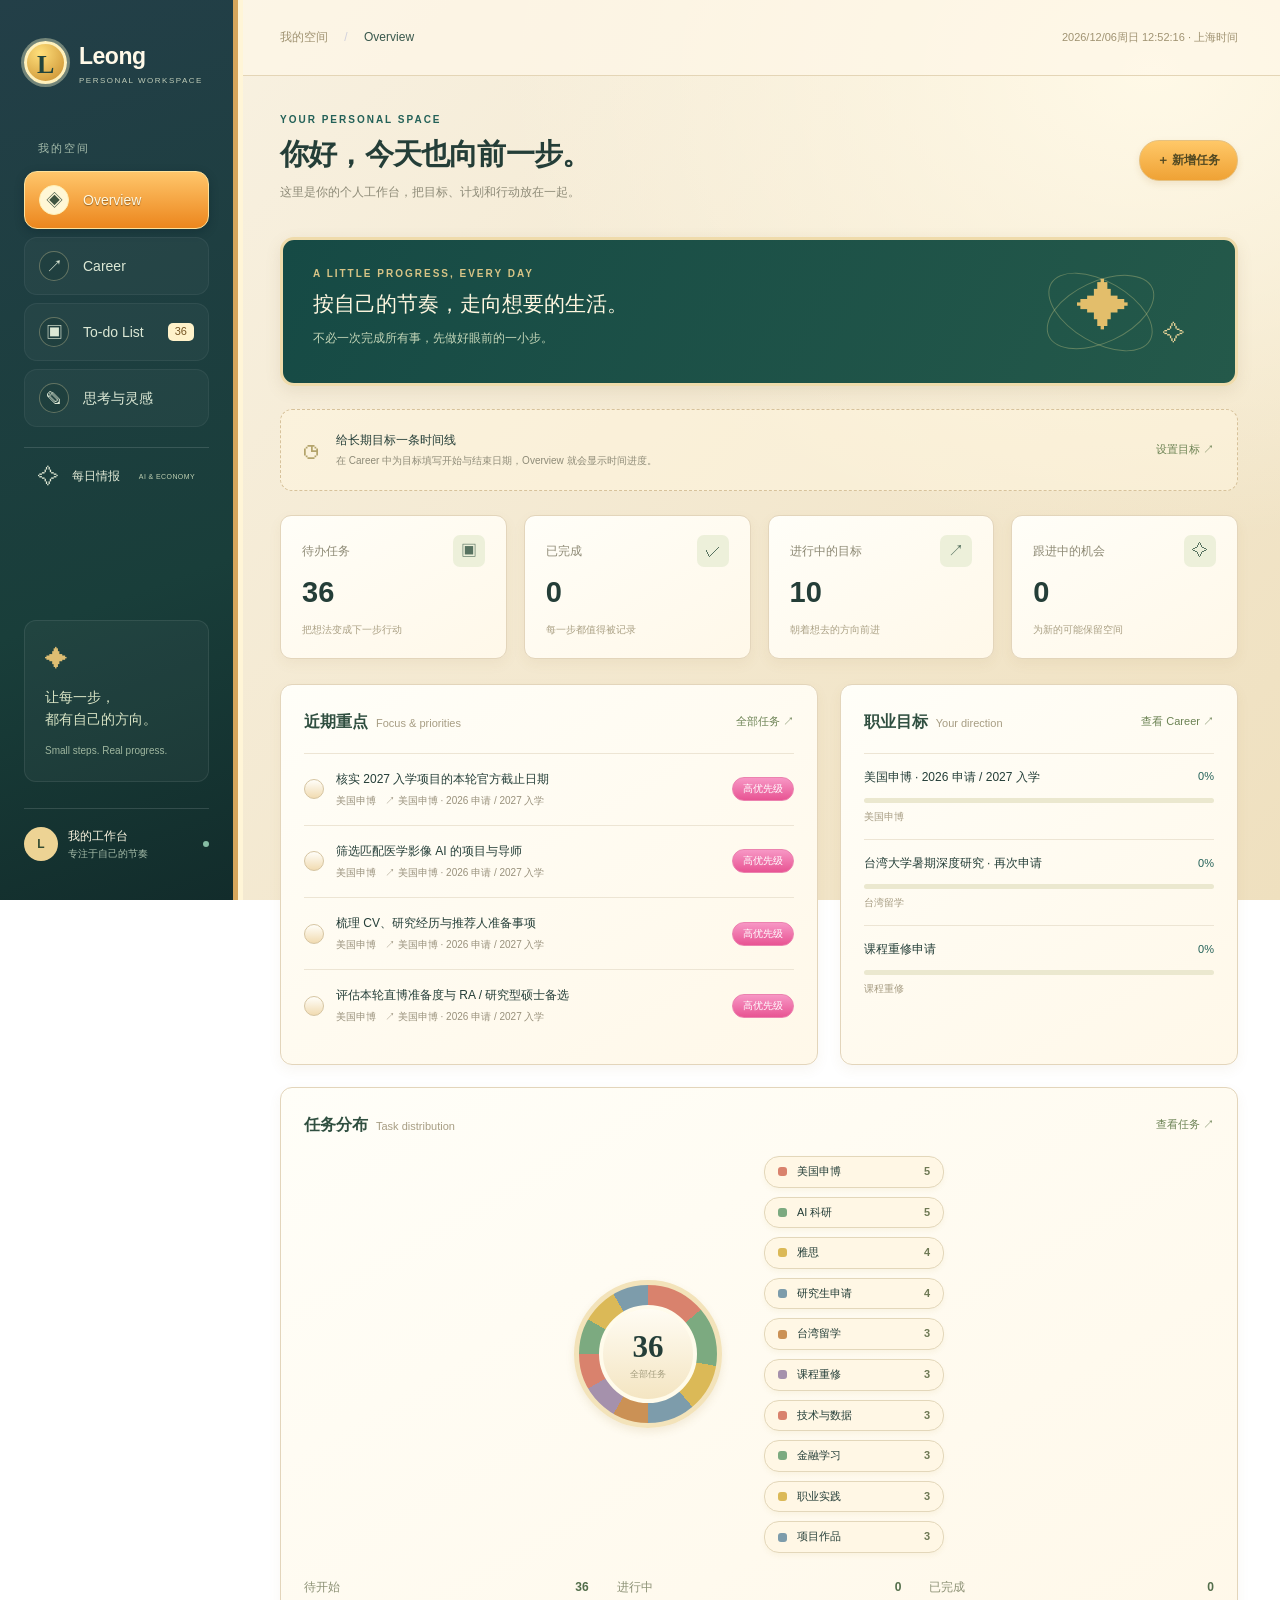
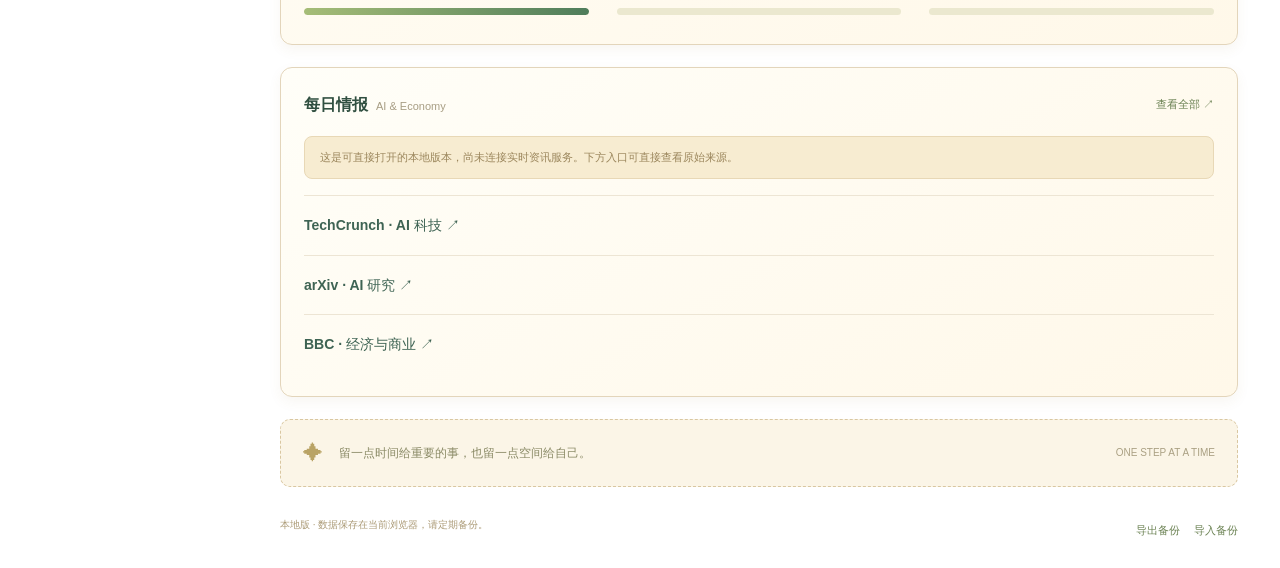
==== index.html @ 75e032d2 "Build personal workspace and prepare GitHub Pages homepage" ====
<!doctype html>
<html lang="zh-CN">
<head><meta charset="UTF-8"><meta name="viewport" content="width=device-width,initial-scale=1"><title>Leong · 个人工作台</title><style>:root{--bg:#f7f8fa;--ink:#222637;--muted:#868a9b;--purple:#7963cf;--line:#ececf2;--soft:#f2eefc}*{box-sizing:border-box}body{margin:0;background:var(--bg);color:var(--ink);font:14px/1.6 -apple-system,BlinkMacSystemFont,"Segoe UI","PingFang SC",sans-serif}button,input,select,textarea{font:inherit}button,a,input,select,textarea{-webkit-tap-highlight-color:transparent}button,a{touch-action:manipulation}button{cursor:pointer}a{color:inherit;text-decoration:none}button:focus-visible,a:focus-visible{outline:3px solid #b7a6ed;outline-offset:3px}.sidebar{position:fixed;inset:0 auto 0 0;width:238px;background:#fff;border-right:1px solid var(--line);padding:38px 24px;display:flex;flex-direction:column}.brand{display:flex;gap:12px;align-items:center;font-size:23px;font-weight:700;letter-spacing:-.5px}.brand-icon{background:var(--purple);color:white;border-radius:13px;width:43px;height:43px;display:grid;place-items:center;font-size:26px}.brand-sub{display:block;letter-spacing:1.5px;font-size:8px;color:var(--muted);font-weight:500}.workspace-label{margin:52px 14px 14px;font-size:11px;color:#a0a2b0;letter-spacing:2px}nav{display:grid;gap:8px}nav a{padding:13px 14px;border-radius:9px;display:flex;gap:14px;align-items:center;font-weight:500;color:#787b8d}nav a>span:first-child{font-size:21px;line-height:1;width:20px}nav a.active{color:var(--purple);background:var(--soft)}.nav-count{margin-left:auto;font-size:11px;background:#fff;padding:0 7px;border-radius:5px}.sidebar-note{margin-top:auto;background:linear-gradient(140deg,#f6f2ff,#faf9fe);padding:20px;border-radius:12px}.note-spark{color:#a390d9;font-size:23px}.sidebar-note p{margin:8px 0;color:#6b6089;font-size:14px}.sidebar-note small{color:#aaa0bc;font-size:10px}.profile{display:flex;align-items:center;gap:10px;margin-top:26px;font-size:12px}.avatar{background:#f0ecfa;color:var(--purple);width:34px;height:34px;display:grid;place-items:center;border-radius:50%;font-weight:bold}.profile small{display:block;color:var(--muted);font-size:10px}.online-dot{height:6px;width:6px;background:#85bda4;border-radius:50%;margin-left:auto}.shell{margin-left:238px}.topbar{height:76px;border-bottom:1px solid var(--line);padding:0 42px;display:flex;justify-content:space-between;align-items:center;background:#fff;color:#888b9b;font-size:12px}.crumb{margin:0 13px;color:#d1d1dc}#breadcrumb{color:#424658}#today-label{font-size:11px}main{max-width:1350px;margin:auto;padding:36px 42px 30px}.eyebrow{color:var(--purple);font-size:10px;letter-spacing:2px;font-weight:600;margin-bottom:6px}h1{font-size:29px;font-weight:650;letter-spacing:-.8px;line-height:1.4;margin:0}h2{font-size:16px;margin:0;font-weight:600}p{margin:8px 0;color:var(--muted)}.page-heading{display:flex;justify-content:space-between;align-items:center;margin-bottom:27px;gap:18px}.page-heading p{font-size:12px}.button{background:var(--purple);color:#fff;border:1px solid transparent;border-radius:8px;padding:10px 17px;font-size:12px;white-space:nowrap;box-shadow:0 3px 8px #7963cf17}.button:hover{background:#6954ba}.secondary{background:#fff;border-color:var(--line);color:#74788d;box-shadow:none}.secondary:hover{background:#f7f5fc}.danger{background:#c85865}.button:disabled{opacity:.55;cursor:wait}.hero{border:1px solid #e7e0f5;background:linear-gradient(110deg,#f0ebfb,#f8f5fc 65%,#ece7f8);border-radius:14px;padding:26px 30px;position:relative;overflow:hidden;display:flex;align-items:center;justify-content:space-between;margin-bottom:23px}.hero h2{font-size:21px;color:#50446c;font-weight:500}.hero p{font-size:12px;color:#978aa9}.hero-art{width:150px;height:80px;position:relative;margin-right:20px}.orbit{position:absolute;border:1px solid #c9bade;border-radius:50%;width:115px;height:62px;transform:rotate(-25deg);top:10px;left:8px}.orbit.second{transform:rotate(30deg)}.star{position:absolute;font-size:54px;color:#b3a0d4;left:42px;top:-7px}.little-star{position:absolute;color:#b8a8d3;font-size:22px;right:0;bottom:0}.stats{display:grid;grid-template-columns:repeat(4,1fr);gap:17px;margin-bottom:25px}.stat{background:white;border:1px solid var(--line);border-radius:11px;padding:19px 21px}.stat-label{color:#8a8da0;font-size:12px;display:flex;align-items:center;justify-content:space-between}.stat-icon{background:#f4f0fb;color:#a493cc;border-radius:7px;padding:3px 8px;font-size:16px}.stat-number{font-size:29px;line-height:1.3;margin:7px 0 5px;font-weight:600}.stat small{color:#a2a4b1;font-size:10px}.dashboard-grid{display:grid;grid-template-columns:1.35fr 1fr;gap:22px}.panel{background:#fff;border:1px solid var(--line);border-radius:12px;padding:23px}.panel-heading{display:flex;justify-content:space-between;align-items:center;gap:12px;margin-bottom:17px}.panel-heading h2 span{color:#a0a2b2;font-size:11px;font-weight:400;margin-left:8px}.text-link{background:none;border:0;color:var(--purple);font-size:11px;padding:5px 0}.task-row{display:flex;align-items:center;gap:12px;padding:16px 0;border-top:1px solid #f1f1f5}.check{border:1.5px solid #dcdbe8;background:#fff;border-radius:5px;width:19px;height:19px;flex-shrink:0;padding:0;line-height:16px;color:white}.check.done{background:var(--purple);border-color:var(--purple)}.task-text{flex:1;min-width:0}.task-title{font-size:12px;overflow-wrap:anywhere}.completed .task-title{text-decoration:line-through;color:#a5a5b3}.task-meta{display:flex;gap:9px;flex-wrap:wrap;font-size:10px;color:#a3a5b4;margin-top:4px}.priority{font-size:10px;border-radius:5px;padding:2px 8px;white-space:nowrap}.high{background:#fff0ed;color:#c38a80}.medium{background:#fff6e6;color:#b79b63}.low{background:#eef5f2;color:#8aa798}.goal-mini{padding:14px 0;border-top:1px solid #f1f1f5}.goal-title{display:flex;align-items:center;justify-content:space-between;gap:12px;font-size:12px}.goal-title>span:last-child{color:var(--purple);font-size:11px}.progress{background:#f1eef8;height:5px;border-radius:4px;overflow:hidden;margin:11px 0 6px}.progress>span{display:block;height:100%;background:#a28bdc;border-radius:4px}.goal-meta{font-size:10px;color:#aaa9b8}.empty{text-align:center;padding:34px 15px;color:#9694a8;font-size:12px}.empty-symbol{display:block;color:#cbc1e1;font-size:28px;margin-bottom:6px}.empty p{font-size:11px}.empty .button{margin-top:10px}.week-note{margin-top:22px;padding:17px 22px;border:1px dashed #ded9ea;border-radius:10px;display:flex;align-items:center;gap:16px;background:#faf9fd;font-size:12px;color:#90859f}.week-note>span{font-size:20px;color:#b0a1c7}.week-note small{margin-left:auto;color:#b3aaba;font-size:10px}.toolbar{display:flex;gap:12px;align-items:center;margin-bottom:20px;flex-wrap:wrap}.search{flex:1;min-width:160px}.toolbar input,.toolbar select{background:#fff;border:1px solid var(--line);border-radius:8px;padding:10px 13px;font-size:12px;color:#676b7f}.tabs{display:flex;gap:5px;padding:4px;background:#eeedf3;border-radius:8px}.tab{border:0;background:none;padding:7px 13px;border-radius:5px;color:#8c8b9e;font-size:11px}.tab.active{background:white;color:var(--purple);box-shadow:0 1px 4px #32224d0c}.task-list .task-row{padding:19px 0}.row-actions{display:flex;gap:7px}.icon-button{border:0;background:transparent;color:#aaa4b9;font-size:20px;padding:2px 7px;border-radius:5px}.icon-button:hover{background:var(--soft);color:var(--purple)}.edit-action{font-size:11px}.status-tag{font-size:10px;color:#9d8ebd;background:#f6f2fc;padding:2px 8px;border-radius:4px}.overdue{color:#c27980}.goals-grid{display:grid;grid-template-columns:repeat(3,1fr);gap:20px}.goal-card{background:white;border:1px solid var(--line);border-radius:12px;padding:23px}.goal-card .goal-title{font-size:16px;align-items:flex-start}.goal-category{font-size:10px;color:var(--purple);background:var(--soft);border-radius:5px;padding:3px 8px;display:inline-block;margin-bottom:17px}.goal-card p{white-space:pre-wrap;font-size:12px;min-height:39px;overflow-wrap:anywhere}.goal-card .progress{height:6px;margin:23px 0 9px}.goal-footer{display:flex;justify-content:space-between;margin-top:17px;border-top:1px solid var(--line);padding-top:14px;font-size:11px;color:#9693a7}.goal-card .row-actions{margin-top:12px;justify-content:flex-end}.wide-empty{grid-column:1/-1}.section-note{font-size:11px;color:#a19bb0;margin-bottom:21px}footer{max-width:1350px;margin:auto;padding:0 42px 23px;color:#b1afbf;font-size:10px;display:flex;justify-content:space-between}dialog{border:1px solid var(--line);border-radius:16px;width:min(490px,calc(100% - 32px));padding:27px;color:var(--ink);box-shadow:0 25px 100px #22163022}dialog::backdrop{background:#25203555;backdrop-filter:blur(3px)}.modal-heading{display:flex;justify-content:space-between;align-items:center;margin-bottom:21px}.field{display:block;margin-bottom:15px;font-size:12px;color:#777487}.field input,.field textarea,.field select{display:block;width:100%;margin-top:6px;border:1px solid #e3deee;background:#fdfcfe;border-radius:7px;padding:9px 11px;color:var(--ink);outline:none}.field input:focus,.field textarea:focus,.field select:focus{border-color:var(--purple);box-shadow:0 0 0 3px #7963cf11}.field textarea{resize:vertical;min-height:75px}.field-pair{display:grid;grid-template-columns:1fr 1fr;gap:14px}.form-actions{display:flex;justify-content:flex-end;gap:10px;margin-top:22px}#toast{position:fixed;bottom:24px;left:calc(50% + 80px);transform:translateX(-50%) translateY(20px);background:#3e3655;color:white;padding:11px 22px;border-radius:9px;font-size:12px;opacity:0;pointer-events:none;transition:.2s;z-index:10}#toast.visible{opacity:1;transform:translateX(-50%)}.error-panel{background:#fff5f5;border:1px solid #f3d7d7;padding:22px;border-radius:10px;color:#b16868}.hidden{display:none!important}@media(min-width:1500px){main{padding-top:45px}.hero{padding:35px}.panel{min-height:310px}}@media(max-width:1100px){.sidebar{width:200px;padding:30px 18px}.shell{margin-left:200px}main{padding:28px 25px}.topbar{padding:0 25px}.stats{gap:10px}.stat{padding:15px}.goals-grid{grid-template-columns:repeat(2,1fr)}footer{padding-left:25px;padding-right:25px}}@media(max-width:760px){.sidebar{position:static;width:auto;padding:16px 20px;border-right:0;border-bottom:1px solid var(--line)}.brand{font-size:20px}.brand-icon{height:35px;width:35px;font-size:22px}.workspace-label,.sidebar-note,.profile{display:none}nav{display:flex;margin-top:17px;gap:5px}nav a{flex:1;padding:9px 8px;font-size:11px;justify-content:center;gap:7px}nav a>span:first-child{font-size:16px;width:auto}.nav-count{margin-left:0}.shell{margin-left:0}.topbar{height:47px;padding:0 20px;font-size:10px}main{padding:24px 20px}.page-heading{align-items:flex-start;margin-bottom:20px}h1{font-size:25px}.page-heading .button{padding:9px 12px;margin-top:10px}.hero{padding:20px}.hero h2{font-size:17px}.hero-art{width:90px;flex-shrink:0;margin-right:0;transform:scale(.7)}.stats{grid-template-columns:repeat(2,1fr)}.dashboard-grid,.goals-grid{grid-template-columns:1fr}.panel{padding:18px}.week-note small{display:none}.toolbar .tabs{width:100%;order:3}.tab{flex:1}.task-list .task-row{flex-wrap:wrap;gap:10px}.task-text{flex-basis:50%}.task-list .row-actions{margin-left:auto}.goal-card{padding:20px}footer{padding:0 20px 22px;font-size:9px}#toast{left:50%;max-width:90%;white-space:nowrap}.field-pair{gap:10px}}
.news-nav{display:flex;align-items:center;gap:13px;margin-top:20px;padding:12px 14px;border-top:1px solid var(--line);color:#787b8d;font-size:12px}.news-nav>span{font-size:21px}.news-nav small{margin-left:auto;font-size:7px;color:#b4acc3;letter-spacing:.4px}.news-nav.active{color:var(--purple);background:var(--soft);border-radius:8px}.briefing{margin-top:22px}.news-item{padding:18px 0;border-top:1px solid var(--line)}.news-item a{font-size:14px;font-weight:550;display:block;color:#514762}.news-item a:hover{color:var(--purple)}.news-item p{font-size:12px;line-height:1.8;color:#9690a1}.news-meta{display:flex;gap:12px;flex-wrap:wrap;color:#aba4b5;font-size:10px;margin-top:8px}.news-category{background:var(--soft);color:var(--purple);padding:0 7px;border-radius:4px}.source-warning{background:#fbf6ed;color:#a08b67;border:1px solid #f1e8d8;padding:12px 15px;border-radius:8px;font-size:11px;margin-bottom:16px}.news-intro{display:flex;align-items:center;gap:12px;padding:17px 20px;background:#f0ebfb;border-radius:10px;color:#76628f;margin-bottom:20px;font-size:12px}.news-intro small{margin-left:auto;color:#9a89b0}.news-loading{color:#aaa2b8;padding:30px;text-align:center;font-size:12px}@media(max-width:760px){.news-nav{margin-top:7px;padding:6px 10px;border:0}.news-nav small{font-size:9px}.news-intro{align-items:flex-start;flex-direction:column;gap:3px}.news-intro small{margin-left:0}}
/* A warm personal desk, inspired by the supplied reference. */
:root{--bg:#f5ead5;--ink:#243e38;--muted:#8e8b78;--purple:#236158;--line:#e8dcc5;--soft:#edf0db}
body{background:radial-gradient(ellipse at 90% 8%,#fff9e7 0,transparent 40%),linear-gradient(135deg,#f9f3e5,#efe0bf);background-attachment:fixed}
.sidebar{background:linear-gradient(160deg,#233f48,#193e3a 65%,#122c2b);border-right:5px solid #d6a65c;box-shadow:5px 0 0 #fff5d7;color:#f9f3df}
.brand{color:#fff9e8}.brand-icon{background:radial-gradient(circle at 35% 25%,#ffdf7b,#c88c2d);color:#21443c;border:3px solid #fff1bd;border-radius:50%;box-shadow:0 0 0 3px #738579;font-family:Georgia,serif}.brand-sub{color:#bfccb8}.workspace-label{color:#a6bdac}nav a{color:#dce8d5;background:#ffffff08;border:1px solid #ffffff0e;border-radius:13px}nav a.active{color:#fff8df;background:linear-gradient(#ffc66b,#ec861d);border-color:#ffe19a;box-shadow:0 3px 10px #071e2855;text-shadow:0 1px 1px #926025}nav a>span:first-child{border:1px solid #e9dba755;background:#14352f44;height:30px;width:30px;display:grid;place-items:center;border-radius:50%;font-size:17px}nav a.active>span:first-child{background:#fff7d6;color:#405541;border-color:#fff0b4;text-shadow:none}.nav-count{color:#755422;background:#fff2ca}.news-nav{border-color:#ffffff22;color:#e3ebd7}.news-nav.active{background:#dca044;color:#fff}.news-nav small{color:#bfd0b2}.sidebar-note{background:#ffffff09;border:1px solid #ffffff15}.sidebar-note p{color:#d8e3c4}.sidebar-note small{color:#9fb69f}.note-spark{color:#ddbd72}.profile{border-top:1px solid #ffffff22;padding-top:18px}.profile small{color:#a5bba8}.avatar{background:#edd394;color:#344c32}.topbar{background:#fff8e9aa;border-bottom:1px solid #e4d5b6;color:#a09372}#breadcrumb{color:#38574c}.hero{background:linear-gradient(115deg,#164a45,#24594a);border:3px solid #efdbab;box-shadow:0 5px 15px #88724520}.hero h2{color:#fff7e0;font-family:Georgia,"PingFang SC",serif}.hero p{color:#c4d6b8}.hero .eyebrow{color:#d8c486}.orbit{border-color:#bcbd8166}.star{color:#e3be6b}.little-star{color:#e8d499}.stat,.panel,.goal-card{background:linear-gradient(150deg,#fffef8,#fff8e9);border-color:#e3d5bb;box-shadow:0 5px 13px #8c6c3310}.stat-icon{background:#edf0da;color:#577260}.stat-label{color:#8d8974}.stat small{color:#aaa084}.panel-heading h2{color:#304f40}.panel-heading h2 span{color:#a79d83}.button{background:linear-gradient(#ffc868,#efa235);color:#514923;border-color:#e5c181;border-radius:20px;box-shadow:0 3px 7px #a8742022;font-weight:600}.button:hover{background:linear-gradient(#ffd386,#ee941d)}.secondary{background:linear-gradient(#fffdf3,#f5e7c9);color:#536446;border-color:#e2d2b5}.secondary:hover{background:#f6e8c8}.danger{background:linear-gradient(#fba875,#dd6a32);color:white;border-color:#da8c54}.check{border-color:#d6c5a2;border-radius:50%;background:linear-gradient(#fffef9,#f1dbb1);width:20px;height:20px}.check.done{background:#61805b;border-color:#61805b}.task-row{border-color:#ede5d4}.task-list{background:linear-gradient(130deg,#fffcf5,#fdf1d6)}.task-list .task-row{border:1px solid #ebd9b9;background:linear-gradient(#fffdf8,#fff0d1);border-radius:12px;padding:18px;margin:11px 0;box-shadow:0 4px 8px #86642610}.task-list .task-row:first-child{margin-top:0}.task-list .task-row:last-child{margin-bottom:0}.task-meta{color:#99917c}.high{background:linear-gradient(#f797c5,#e85493);color:white;border:1px solid #ec82af}.medium{background:linear-gradient(#fff29d,#eed25d);color:#786124;border:1px solid #e8d38b}.low{background:linear-gradient(#e5ecad,#b7c779);color:#56642f;border:1px solid #cbd48f}.priority,.status-tag{border-radius:20px;padding:3px 10px}.status-tag{background:#e9ecc3;color:#657337}.progress{background:#ebe8cf}.progress>span{background:linear-gradient(90deg,#a6bd77,#4f7d5b)}.goal-meta{color:#a69c82}.goal-category{background:#254e44;color:#fff5cf;border-radius:20px}.goal-card p{color:#948c76}.goal-footer{border-color:#ede2ca}.goal-mini{border-color:#ede5d4}.empty{color:#8c8e71}.empty-symbol{color:#b7b385}.empty p{color:#aaa084}.text-link{color:#6b8253}.toolbar input,.toolbar select{background:#fffcf4;border-color:#e0d2b9;color:#717454}.tabs{background:#e8e5cd}.tab{color:#959075}.tab.active{color:#526941;background:#fffbed}.icon-button{color:#9c8d69}.icon-button:hover{background:#f2e8c9;color:#576b43}.week-note{background:#f9f1dbaa;border-color:#d9c7a1;color:#8b8b67}.week-note>span{color:#b9a365}.week-note small{color:#aaa083}.news-intro{background:#dce5c4;color:#567049}.news-intro small{color:#84936d}.news-category{background:#e7eccf;color:#607c4f}.news-item{border-color:#ede5d4}.news-item a{color:#3e6353}.news-meta{color:#a69e83}.news-item p{color:#92927b}.source-warning{background:#f7ecd1;border-color:#e8d8b6;color:#9b865c}.news-loading{color:#aaa081}dialog{background:#fffaf0;border-color:#e1d0af}dialog::backdrop{background:#143b3566}.field{color:#788368}.field input,.field select,.field textarea{background:linear-gradient(#fffef9,#fff4df);border-color:#e3d1b1}.form-actions{padding-top:5px}#editor{max-height:90vh;overflow-y:auto}#toast{background:#325d4a}footer{color:#ac9b77}.period-tabs{display:flex;gap:8px;flex-wrap:wrap;margin-bottom:13px}.period-tab{border:1px solid #ddceae;background:#fff9e8;color:#8c876a;border-radius:20px;padding:7px 18px;font-size:12px}.period-tab.active{background:linear-gradient(#285a4e,#18473f);color:#ffefc6;border-color:#2b5647;box-shadow:0 3px 6px #53634120}.career-profile{margin-bottom:28px;border-top:5px solid #315c4d}.profile-headline{font-size:14px;color:#6e7c5d}.profile-summary{white-space:pre-wrap;font-size:12px;overflow-wrap:anywhere}.profile-links{display:flex;gap:10px;align-items:center;flex-wrap:wrap;margin:18px 0}.experience-grid{display:grid;grid-template-columns:repeat(4,1fr);gap:14px}.experience-card{border:1px solid #e2d2b8;border-radius:13px;padding:18px;background:linear-gradient(145deg,#fffdf5,#fff0d1);box-shadow:0 4px 8px #8b60250c}.experience-card>span{font-size:8px;letter-spacing:1px;color:#8f9871;background:#f1edcb;border-radius:10px;padding:3px 8px}.experience-card h3{font-size:13px;margin:13px 0 7px}.experience-card p{font-size:11px;white-space:pre-wrap;color:#a1967b;overflow-wrap:anywhere}.profile-summary,.profile-headline{max-width:850px}
@media(max-width:1100px){.experience-grid{grid-template-columns:repeat(2,1fr)}}@media(max-width:760px){.sidebar{border-right:0;border-bottom:3px solid #daa453;box-shadow:none}.brand-icon{height:38px;width:38px}.news-nav{border:0}.news-nav.active{border-radius:9px}.hero{padding:18px}.task-list .task-row{padding:15px}.experience-grid{gap:9px}.experience-card{padding:13px}.experience-card h3{font-size:12px}.period-tabs{gap:6px}.period-tab{padding:6px 12px;font-size:11px}.profile-links .button{font-size:11px}.topbar{padding:0 20px}.career-profile .panel-heading{align-items:flex-start}}
.timeline-grid{display:grid;grid-template-columns:repeat(2,1fr);gap:18px;margin:0 0 24px}.timeline-empty{grid-column:1/-1;padding:18px 23px;border:1px dashed #d7c29b;border-radius:12px;display:flex;align-items:center;gap:18px;background:#fff6df88}.timeline-empty>span{font-size:28px;color:#b4a46c}.timeline-empty strong{font-size:12px;font-weight:500}.timeline-empty p{font-size:10px;margin:3px 0}.timeline-empty>a{margin-left:auto;white-space:nowrap}.timeline-card{padding:21px 24px}.timeline-title{display:flex;justify-content:space-between;align-items:center;gap:12px;margin:8px 0 13px}.timeline-title h2{font-family:Georgia,"PingFang SC",serif;font-size:19px;overflow-wrap:anywhere}.timeline-title strong{font-family:Georgia,serif;font-size:30px;color:#48765b;white-space:nowrap}.timeline-title small{font-size:19px}.timeline-card .progress{height:8px}.timeline-caption{display:flex;justify-content:space-between;font-size:10px;color:#9a9074;margin:10px 0 7px}.task-distribution{margin-top:22px}.distribution-grid{display:grid;grid-template-columns:repeat(3,1fr);gap:28px}.distribution-title{display:flex;justify-content:space-between;color:#8c9175;font-size:12px}.distribution-title strong{color:#536e4b}.distribution-grid .progress{height:7px}@media(max-width:760px){.timeline-grid{grid-template-columns:1fr;gap:12px}.timeline-empty{padding:16px;flex-wrap:wrap;gap:10px}.timeline-empty>div{flex:1}.timeline-empty>a{margin-left:38px}.distribution-grid{gap:16px}.timeline-title h2{font-size:17px}}
.portfolio-distribution{display:flex;align-items:center;justify-content:center;gap:42px;margin:12px 0 25px}.donut{height:148px;width:148px;border:5px solid #f3e3ba;border-radius:50%;padding:20px;box-shadow:0 4px 8px #99793220;flex-shrink:0}.donut>div{width:100%;height:100%;background:linear-gradient(#fffcf3,#f4e5c2);border-radius:50%;display:flex;align-items:center;justify-content:center;flex-direction:column;border:4px solid #fffbeb}.donut strong{font-family:Georgia,serif;font-size:31px;line-height:1.3}.donut small{font-size:9px;color:#a39c7d}.distribution-legend{min-width:180px;max-width:65%;display:grid;gap:9px}.distribution-legend>div{display:flex;align-items:center;gap:10px;border:1px solid #e3d7ba;border-radius:15px;background:#fff7e5;padding:6px 13px;font-size:11px;box-shadow:0 3px 5px #aa8a3310}.distribution-legend strong{margin-left:auto;color:#6e7954}.legend-dot{width:9px;height:9px;border-radius:3px;flex-shrink:0}.distribution-legend p{font-size:11px}@media(max-width:760px){.portfolio-distribution{gap:18px}.donut{width:115px;height:115px;padding:16px}.distribution-legend{min-width:120px}.distribution-legend>div{font-size:10px;gap:7px;padding:5px 10px}.donut strong{font-size:24px}}
.ideas-grid{display:grid;grid-template-columns:repeat(3,1fr);gap:20px}.idea-card{background:linear-gradient(140deg,#fffef7,#fff2d8);border:1px solid #e3d2b1;border-top:4px solid #c3a66a;border-radius:13px;padding:23px;box-shadow:0 5px 15px #90733612;min-width:0}.idea-card .panel-heading{margin-bottom:13px}.idea-card .goal-category{background:#dde7cd;color:#61794c}.idea-card h2{overflow-wrap:anywhere}.idea-card p{white-space:pre-wrap;overflow-wrap:anywhere;color:#8b8c73;font-size:12px;line-height:1.9;max-height:340px;overflow:auto;margin:13px 0}.idea-card .row-actions{justify-content:flex-end;border-top:1px solid #ebe0c8;padding-top:13px}.ideas-grid .wide-empty{grid-column:1/-1}@media(max-width:1100px){.ideas-grid{grid-template-columns:repeat(2,1fr)}}@media(max-width:760px){.ideas-grid{grid-template-columns:1fr}nav{flex-wrap:wrap}nav a{flex:1 1 40%}.idea-card{padding:20px}}

.backup-actions{display:flex;gap:14px}@media(max-width:760px){footer{flex-direction:column;gap:8px}}</style></head>
<body>
<aside class="sidebar">
  <a class="brand" href="#overview"><span class="brand-icon">L</span><span>Leong<span class="brand-sub">PERSONAL WORKSPACE</span></span></a>
  <div class="workspace-label">我的空间</div>
  <nav aria-label="主导航"><a href="#overview" data-page="overview"><span>◈</span>Overview</a><a href="#career" data-page="career"><span>↗</span>Career</a><a href="#tasks" data-page="tasks"><span>▣</span>To-do List<span class="nav-count" id="task-count">0</span></a><a href="#ideas" data-page="ideas"><span>✎</span>思考与灵感</a></nav>
  <a class="news-nav" href="#news" data-page="news"><span>✧</span>每日情报 <small>AI & ECONOMY</small></a>
  <div class="sidebar-note"><span class="note-spark">✦</span><p>让每一步，<br>都有自己的方向。</p><small>Small steps. Real progress.</small></div>
  <div class="profile"><span class="avatar">L</span><div>我的工作台<small>专注于自己的节奏</small></div><span class="online-dot" title="个人空间"></span></div>
</aside>
<div class="shell"><header class="topbar"><span>我的空间 <span class="crumb">/</span> <span id="breadcrumb">Overview</span></span><span id="today-label"></span></header>
<main id="main"></main><footer>为你的目标，留一块专注的空间。<span>Leong Workspace</span></footer></div>
<dialog id="editor"><form id="edit-form"><div class="modal-heading"><h2 id="modal-title">新增任务</h2><button type="button" class="icon-button" id="close-dialog" aria-label="关闭">×</button></div><div id="fields"></div><div class="form-actions"><button type="button" class="button secondary" id="cancel-dialog">取消</button><button class="button" type="submit" id="save-button">保存</button></div></form></dialog>
<dialog id="confirm-dialog"><h2>删除这条记录？</h2><p>删除后无法恢复。删除目标不会删除关联任务。</p><div class="form-actions"><button id="keep-item" class="button secondary">保留</button><button id="delete-item" class="button danger">确认删除</button></div></dialog>
<div id="toast" role="status" aria-live="polite"></div><script>window.LEONG_INITIAL_STATE={"goals": [{"id": "plan-us-phd", "title": "美国申博 · 2026 申请 / 2027 入学", "category": "美国申博", "notes": "当前目标：2026 年申请，2027 年入学。核心方向：扎实学习技术，在 AI 的一个方向形成研究能力；优先探索医学图像分析、MRI/CT 重建、医疗多模态 AI。可检索 CS、ECE、生物医学工程、医学信息学的相关导师。院校、导师及官方截止日期待核实。\n备选路线：研究助理或有论文与导师指导的研究型硕士；若本轮研究证据不足，评估 2028 年入学。备选不会替代当前目标。", "progress": 0, "start": "", "due": ""}, {"id": "plan-taiwan-study", "title": "台湾大学暑期深度研究 · 再次申请", "category": "台湾留学", "notes": "此前未能参加，不能记为已完成科研或留学经历。计划再次申请暑期深度研究项目，结合当前 AI 兴趣匹配导师和课题。下一次项目年份、开放时间、资格、费用与具体研究组待官方核实。", "progress": 0, "start": "", "due": ""}, {"id": "plan-retake", "title": "课程重修申请", "category": "课程重修", "notes": "已确认是课程重修申请。先确认可重修课程、申请流程与时间、成绩记录及 GPA 计算规则，并核实毕业和学位要求。当前成绩、课程清单及毕业时间待补充。", "progress": 0, "start": "", "due": ""}, {"id": "plan-ielts", "title": "雅思备考 · 目标 8.5", "category": "雅思", "notes": "个人目标：总分 8.5。当前成绩、单项水平、目标考试日期待补充。院校最低要求与个人目标分开记录；不把 8.5 当作所有项目的录取要求。", "progress": 0, "start": "", "due": ""}, {"id": "plan-technical", "title": "Data Science / AI · 技术基础", "category": "技术与数据", "notes": "先补微积分、线性代数、概率统计；继续学习回归、时间序列、优化。技能次序：Python → SQL → pandas / NumPy → EDA 与可视化 → scikit-learn / ML → PyTorch / 深度学习 / LLM。目标是独立完成数据清洗、EDA、建模、验证、可视化和商业解释。若明确走 Quant，再评估随机过程与金融工程数学。掌握程度待自评。", "progress": 0, "start": "", "due": ""}, {"id": "plan-research", "title": "医学影像 × AI · 研究证据", "category": "AI 科研", "notes": "探索医学图像分析、MRI/CT 重建与医疗多模态 AI，选择一个小问题持续研究。读论文、复现基线、提出可检验的问题、开展对照实验、记录失败与局限。公开数据集分割与跨来源泛化可作为候选练习，须结合基础、数据许可和导师指导确认。现有科研成果与推荐人待补充。", "progress": 0, "start": "", "due": ""}, {"id": "plan-analytics", "title": "分析型硕士 · 项目比较与申请", "category": "研究生申请", "notes": "准备 2026 年申请、2027 年入学，逐个核实官方截止日期和先修要求。优先比较 Business Analytics / Data Science / Analytics；数学编程准备充分且兴趣明确时比较 Financial Engineering / Quantitative Finance / FinTech；Finance 项目重点检查 Analytics、Programming、AI 与 Financial Modeling 课程。哥大 MSAA 作为你提过的候选项目记录，名称、课程、学制及要求待官网核实，不视为已申请或录取。", "progress": 0, "start": "", "due": ""}, {"id": "plan-finance", "title": "金融基础 · 财务与商业判断", "category": "金融学习", "notes": "学习 Accounting、Corporate Finance、Economics、Investments：三张表、估值、DCF、NPV / IRR、资本结构、股票与债券。CFA 可作为学习框架，暂未设定考试或报名任务。目标是理解技术、数据、财务和商业模式，形成投资与创业判断。", "progress": 0, "start": "", "due": ""}, {"id": "plan-internship", "title": "职业桥梁 · Data / Finance 实习", "category": "职业实践", "notes": "探索医疗 AI 公司、Healthcare VC、医药咨询、券商医药组、FinTech 和数据分析实习。优先积累可证明的数据或金融工作成果；行业和岗位为候选，不记为已有经历。长期方向：FinTech / 投资 / 创业。", "progress": 0, "start": "", "due": ""}, {"id": "plan-portfolio", "title": "可展示的数据与商业分析项目", "category": "项目作品", "notes": "完成一个数据清洗 → EDA → 建模 → 验证 → 可视化 → 商业解释的项目，展示可运行代码、数据说明、评估结果与局限。结合医疗数据背景建立差异化，再探索金融或商业数据应用。数据权限、资源与具体选题待确认。", "progress": 0, "start": "", "due": ""}], "tasks": [{"id": "plan-task-us-phd-1", "title": "核实 2027 入学项目的本轮官方截止日期", "category": "美国申博", "notes": "建议行动；完成状态、实际成绩和具体截止日期需按你的情况更新。", "due": "", "priority": "high", "status": "todo", "goal": "plan-us-phd"}, {"id": "plan-task-us-phd-2", "title": "筛选匹配医学影像 AI 的项目与导师", "category": "美国申博", "notes": "建议行动；完成状态、实际成绩和具体截止日期需按你的情况更新。", "due": "", "priority": "high", "status": "todo", "goal": "plan-us-phd"}, {"id": "plan-task-us-phd-3", "title": "梳理 CV、研究经历与推荐人准备事项", "category": "美国申博", "notes": "建议行动；完成状态、实际成绩和具体截止日期需按你的情况更新。", "due": "", "priority": "high", "status": "todo", "goal": "plan-us-phd"}, {"id": "plan-task-us-phd-4", "title": "评估本轮直博准备度与 RA / 研究型硕士备选", "category": "美国申博", "notes": "建议行动；完成状态、实际成绩和具体截止日期需按你的情况更新。", "due": "", "priority": "high", "status": "todo", "goal": "plan-us-phd"}, {"id": "plan-task-us-phd-5", "title": "准备研究兴趣说明与申请材料清单", "category": "美国申博", "notes": "建议行动；完成状态、实际成绩和具体截止日期需按你的情况更新。", "due": "", "priority": "medium", "status": "todo", "goal": "plan-us-phd"}, {"id": "plan-task-taiwan-study-1", "title": "核实暑期深度研究项目下一轮开放与资格", "category": "台湾留学", "notes": "建议行动；完成状态、实际成绩和具体截止日期需按你的情况更新。", "due": "", "priority": "high", "status": "todo", "goal": "plan-taiwan-study"}, {"id": "plan-task-taiwan-study-2", "title": "寻找 AI 或医学影像 AI 相关研究组", "category": "台湾留学", "notes": "建议行动；完成状态、实际成绩和具体截止日期需按你的情况更新。", "due": "", "priority": "medium", "status": "todo", "goal": "plan-taiwan-study"}, {"id": "plan-task-taiwan-study-3", "title": "准备再次申请的动机与研究兴趣说明", "category": "台湾留学", "notes": "建议行动；完成状态、实际成绩和具体截止日期需按你的情况更新。", "due": "", "priority": "medium", "status": "todo", "goal": "plan-taiwan-study"}, {"id": "plan-task-retake-1", "title": "整理需要重修的课程与当前成绩", "category": "课程重修", "notes": "建议行动；完成状态、实际成绩和具体截止日期需按你的情况更新。", "due": "", "priority": "high", "status": "todo", "goal": "plan-retake"}, {"id": "plan-task-retake-2", "title": "核实学校重修申请流程与成绩计算规则", "category": "课程重修", "notes": "建议行动；完成状态、实际成绩和具体截止日期需按你的情况更新。", "due": "", "priority": "high", "status": "todo", "goal": "plan-retake"}, {"id": "plan-task-retake-3", "title": "确认重修安排对毕业和学位授予的影响", "category": "课程重修", "notes": "建议行动；完成状态、实际成绩和具体截止日期需按你的情况更新。", "due": "", "priority": "high", "status": "todo", "goal": "plan-retake"}, {"id": "plan-task-ielts-1", "title": "制定雅思 8.5 目标与单项提升计划", "category": "雅思", "notes": "建议行动；完成状态、实际成绩和具体截止日期需按你的情况更新。", "due": "", "priority": "high", "status": "todo", "goal": "plan-ielts"}, {"id": "plan-task-ielts-2", "title": "完成一次听说读写水平诊断", "category": "雅思", "notes": "建议行动；完成状态、实际成绩和具体截止日期需按你的情况更新。", "due": "", "priority": "medium", "status": "todo", "goal": "plan-ielts"}, {"id": "plan-task-ielts-3", "title": "制定每周练习安排", "category": "雅思", "notes": "建议行动；完成状态、实际成绩和具体截止日期需按你的情况更新。", "due": "", "priority": "medium", "status": "todo", "goal": "plan-ielts"}, {"id": "plan-task-ielts-4", "title": "确认考试时间、报名与成绩送达安排", "category": "雅思", "notes": "建议行动；完成状态、实际成绩和具体截止日期需按你的情况更新。", "due": "", "priority": "medium", "status": "todo", "goal": "plan-ielts"}, {"id": "plan-task-technical-1", "title": "自评数学与 Python 基础，安排补强次序", "category": "技术与数据", "notes": "建议行动；完成状态、实际成绩和具体截止日期需按你的情况更新。", "due": "", "priority": "high", "status": "todo", "goal": "plan-technical"}, {"id": "plan-task-technical-2", "title": "制定线代、概率与编程学习计划", "category": "技术与数据", "notes": "建议行动；完成状态、实际成绩和具体截止日期需按你的情况更新。", "due": "", "priority": "medium", "status": "todo", "goal": "plan-technical"}, {"id": "plan-task-technical-3", "title": "完成一个可复现的 Python / 机器学习练习", "category": "技术与数据", "notes": "建议行动；完成状态、实际成绩和具体截止日期需按你的情况更新。", "due": "", "priority": "medium", "status": "todo", "goal": "plan-technical"}, {"id": "plan-task-research-1", "title": "选定医学影像 AI 的一个候选研究问题", "category": "AI 科研", "notes": "建议行动；完成状态、实际成绩和具体截止日期需按你的情况更新。", "due": "", "priority": "high", "status": "todo", "goal": "plan-research"}, {"id": "plan-task-research-2", "title": "阅读关键论文并复现一个公开基线", "category": "AI 科研", "notes": "建议行动；完成状态、实际成绩和具体截止日期需按你的情况更新。", "due": "", "priority": "medium", "status": "todo", "goal": "plan-research"}, {"id": "plan-task-research-3", "title": "整理导师资源与可指导研究的团队", "category": "AI 科研", "notes": "建议行动；完成状态、实际成绩和具体截止日期需按你的情况更新。", "due": "", "priority": "medium", "status": "todo", "goal": "plan-research"}, {"id": "plan-task-research-4", "title": "设计对照实验，记录结果与局限", "category": "AI 科研", "notes": "建议行动；完成状态、实际成绩和具体截止日期需按你的情况更新。", "due": "", "priority": "medium", "status": "todo", "goal": "plan-research"}, {"id": "plan-task-research-5", "title": "持续记录个人贡献，为推荐信提供具体证据", "category": "AI 科研", "notes": "建议行动；完成状态、实际成绩和具体截止日期需按你的情况更新。", "due": "", "priority": "medium", "status": "todo", "goal": "plan-research"}, {"id": "plan-task-analytics-1", "title": "比较 Analytics / Data Science / 金融科技项目及先修要求", "category": "研究生申请", "notes": "建议行动；完成状态、实际成绩和具体截止日期需按你的情况更新。", "due": "", "priority": "high", "status": "todo", "goal": "plan-analytics"}, {"id": "plan-task-analytics-2", "title": "核实各候选项目 GMAT / GRE、语言与成绩要求", "category": "研究生申请", "notes": "建议行动；完成状态、实际成绩和具体截止日期需按你的情况更新。", "due": "", "priority": "high", "status": "todo", "goal": "plan-analytics"}, {"id": "plan-task-analytics-3", "title": "核实哥大 MSAA 项目名称、课程与官方申请信息", "category": "研究生申请", "notes": "建议行动；完成状态、实际成绩和具体截止日期需按你的情况更新。", "due": "", "priority": "medium", "status": "todo", "goal": "plan-analytics"}, {"id": "plan-task-analytics-4", "title": "围绕医疗数据到 AI / Analytics 的迁移整理申请故事", "category": "研究生申请", "notes": "建议行动；完成状态、实际成绩和具体截止日期需按你的情况更新。", "due": "", "priority": "medium", "status": "todo", "goal": "plan-analytics"}, {"id": "plan-task-finance-1", "title": "学习三张财务报表与公司金融基础", "category": "金融学习", "notes": "建议行动；完成状态、实际成绩和具体截止日期需按你的情况更新。", "due": "", "priority": "medium", "status": "todo", "goal": "plan-finance"}, {"id": "plan-task-finance-2", "title": "完成一次估值与 DCF / NPV / IRR 练习", "category": "金融学习", "notes": "建议行动；完成状态、实际成绩和具体截止日期需按你的情况更新。", "due": "", "priority": "medium", "status": "todo", "goal": "plan-finance"}, {"id": "plan-task-finance-3", "title": "用真实公司材料练习商业模式与投资判断", "category": "金融学习", "notes": "建议行动；完成状态、实际成绩和具体截止日期需按你的情况更新。", "due": "", "priority": "medium", "status": "todo", "goal": "plan-finance"}, {"id": "plan-task-internship-1", "title": "整理 Data / Finance 相关实习候选岗位", "category": "职业实践", "notes": "建议行动；完成状态、实际成绩和具体截止日期需按你的情况更新。", "due": "", "priority": "high", "status": "todo", "goal": "plan-internship"}, {"id": "plan-task-internship-2", "title": "制作突出医疗数据、AI 与分析能力的简历", "category": "职业实践", "notes": "建议行动；完成状态、实际成绩和具体截止日期需按你的情况更新。", "due": "", "priority": "medium", "status": "todo", "goal": "plan-internship"}, {"id": "plan-task-internship-3", "title": "准备项目展示后联系或申请相关团队", "category": "职业实践", "notes": "建议行动；完成状态、实际成绩和具体截止日期需按你的情况更新。", "due": "", "priority": "medium", "status": "todo", "goal": "plan-internship"}, {"id": "plan-task-portfolio-1", "title": "选择一个可获取且有使用许可的数据集", "category": "项目作品", "notes": "建议行动；完成状态、实际成绩和具体截止日期需按你的情况更新。", "due": "", "priority": "medium", "status": "todo", "goal": "plan-portfolio"}, {"id": "plan-task-portfolio-2", "title": "完成清洗、EDA、模型评估与可视化", "category": "项目作品", "notes": "建议行动；完成状态、实际成绩和具体截止日期需按你的情况更新。", "due": "", "priority": "medium", "status": "todo", "goal": "plan-portfolio"}, {"id": "plan-task-portfolio-3", "title": "整理代码、复现说明与商业解释", "category": "项目作品", "notes": "建议行动；完成状态、实际成绩和具体截止日期需按你的情况更新。", "due": "", "priority": "medium", "status": "todo", "goal": "plan-portfolio"}], "opportunities": [], "profile": {"name": "", "headline": "Medical Imaging × Data Science × AI → FinTech / 投资 / 创业", "summary": "长期主线：医学 / 医疗数据 → Data Science / AI → Finance → FinTech / 投资 / 创业，培养技术理解、金融判断与商业决策能力。2026 年申请、2027 年入学；本科毕业规划为 2027 年，具体月份待确认。并行比较分析型硕士、金融科技相关硕士与美国直博路线。雅思个人目标 8.5。保留 RA、研究型硕士及 2028 年入学备选，按准备进度再判断。", "industry": "", "academic": "医学影像技术背景（据你提供的既往规划）。台湾大学暑期深度研究项目此前未能参加，准备结合 AI 方向再次申请。当前均分 / GPA、重修课程与毕业时间待补充。", "skills": "学习计划：数学与统计、Python / SQL / pandas / NumPy / scikit-learn、数据可视化与机器学习；之后学习 PyTorch / 深度学习。金融基础覆盖财务报表、公司金融、经济学、投资与估值。当前掌握程度待自评。", "volunteering": "", "linkedin": "", "cv": ""}};
'use strict';
window.LEONG_OFFLINE=true;
(() => {
 const key='leong-personal-workspace-v1';
 const empty=()=>({tasks:[],goals:[],opportunities:[],thoughts:[],inspirations:[],profile:{}});
 const allowedStatus=['todo','doing','done'];
 const allowedPriority=['high','medium','low'];
 const allowedStages=['interested','applied','interview','offer','closed'];
 const string=(v,max=5000)=>{if(typeof v!=='string'||v.length>max)throw Error('数据字段格式无效');return v;};
 const validUrl=v=>{string(v);if(!v)return v;const u=new URL(v);if(!['http:','https:'].includes(u.protocol)||u.username||u.password)throw Error('链接格式无效');return v;};
 function normalize(raw) {
  if(!raw||typeof raw!=='object'||Array.isArray(raw))throw Error('备份文件格式无效');
  const result=empty(), ids=new Set();
  for(const kind of ['tasks','goals','opportunities','thoughts','inspirations']) {
   if(['thoughts','inspirations'].includes(kind)&&raw[kind]===undefined)raw={...raw,[kind]:[]};
   if(!Array.isArray(raw[kind])||raw[kind].length>10000)throw Error('备份列表格式无效');
   result[kind]=raw[kind].map(item=>{
    if(!item||typeof item!=='object')throw Error('记录格式无效');
    const id=string(item.id,100);
    if(!/^[a-zA-Z0-9-]+$/.test(id)||ids.has(id))throw Error('记录 ID 无效');
    ids.add(id);
    const title=string(item.title,200).trim();if(!title)throw Error('标题不能为空');
    const output={id,title,notes:string(item.notes||''),category:string(item.category||''),due:string(item.due||'',10)};
    if(output.due&&(!/^\d{4}-\d{2}-\d{2}$/.test(output.due)||!Number.isFinite(Date.parse(output.due))||new Date(output.due).toISOString().slice(0,10)!==output.due))throw Error('日期格式无效');
    if(kind==='tasks') {
     if(!allowedStatus.includes(item.status)||!allowedPriority.includes(item.priority))throw Error('任务状态无效');
     Object.assign(output,{status:item.status,priority:item.priority,goal:string(item.goal||'',100)});
    }else if(kind==='goals'){
     output.start=string(item.start||'',10);if(output.start&&(!/^\d{4}-\d{2}-\d{2}$/.test(output.start)||!Number.isFinite(Date.parse(output.start))||new Date(output.start).toISOString().slice(0,10)!==output.start))throw Error('开始日期格式无效');if(output.start&&output.due&&output.start>output.due)throw Error('结束日期不能早于开始日期');
     if(!Number.isInteger(item.progress)||item.progress<0||item.progress>100)throw Error('进度无效');output.progress=item.progress;
    }else if(kind==='opportunities'){if(!allowedStages.includes(item.stage))throw Error('机会阶段无效');output.stage=item.stage;}else{output.created=string(item.created||new Date().toISOString(),50);if(!Number.isFinite(Date.parse(output.created)))throw Error('记录时间无效');}
    return output;
   });
  }
  const goals=new Set(result.goals.map(g=>g.id));
  result.tasks.forEach(t=>{if(t.goal&&!goals.has(t.goal))t.goal='';});
  const p=raw.profile||{};
  for(const field of ['name','headline','summary','industry','academic','skills','volunteering','linkedin','cv'])result.profile[field]=string(p[field]||'');
  validUrl(result.profile.linkedin);validUrl(result.profile.cv);
  return result;
 }
 function read() {const raw=localStorage.getItem(key);return raw?normalize(JSON.parse(raw)):normalize(window.LEONG_INITIAL_STATE||empty());}
 function save(value){const checked=normalize(value);localStorage.setItem(key,JSON.stringify(checked));return checked;}
 window.offlineAPI=async(path,method,data)=>{
  if(path==='/api/news')return {items:[],updated:null,errors:[]};
  const current=read();
  if(path==='/api/state'&&method==='GET')return current;
  if(path==='/api/profile'&&method==='PUT'){current.profile=data;save(current);return data;}
  const [,prefix,kind,id]=path.split('/');
  if(prefix!=='api'||!['tasks','goals','opportunities','thoughts','inspirations'].includes(kind))throw Error('记录不存在');
  if(method==='POST'){
   const item={...data,id:crypto.randomUUID(),...(['thoughts','inspirations'].includes(kind)?{created:new Date().toISOString()}: {})};current[kind].unshift(item);save(current);return item;
  }
  const index=current[kind].findIndex(i=>i.id===id);if(index<0)throw Error('记录不存在');
  if(method==='PUT'){current[kind][index]={...data,id,...(['thoughts','inspirations'].includes(kind)?{created:current[kind][index].created}: {})};save(current);return current[kind][index];}
  if(method==='DELETE'){current[kind].splice(index,1);if(kind==='goals')current.tasks.forEach(t=>{if(t.goal===id)t.goal='';});save(current);return {id};}
  throw Error('操作无效');
 };
 document.addEventListener('DOMContentLoaded',()=>{
  const footer=document.querySelector('footer');
  footer.innerHTML='<span>本地版 · 数据保存在当前浏览器，请定期备份。</span><div class="backup-actions"><button class="text-link" id="export-backup">导出备份</button><button class="text-link" id="import-backup">导入备份</button><input type="file" accept="application/json,.json" id="backup-file" hidden></div>';
  document.querySelector('#export-backup').onclick=()=>{
   try{const blob=new Blob([JSON.stringify({version:1,data:read()},null,2)],{type:'application/json'});const url=URL.createObjectURL(blob),a=document.createElement('a');a.href=url;a.download='Leong-workspace-backup-'+new Date().toISOString().slice(0,10)+'.json';a.click();setTimeout(()=>URL.revokeObjectURL(url),1000);toast('备份已导出，请妥善保存');}catch{toast('导出失败，请检查浏览器存储权限');}
  };
  document.querySelector('#import-backup').onclick=()=>document.querySelector('#backup-file').click();
  document.querySelector('#backup-file').onchange=async event=>{
   const file=event.target.files[0];if(!file)return;
   try{
    if(file.size>10_000_000)throw Error('备份文件过大');
    const parsed=JSON.parse(await file.text());if(parsed.version!==1)throw Error('备份版本不支持');
    const incoming=normalize(parsed.data);
    if(!confirm('导入会替换此浏览器中现有的工作台数据。建议先导出备份。继续导入？'))return;
    save(incoming);await refresh();toast('备份已导入');
   }catch(error){toast(error.message||'无法读取此备份');}finally{event.target.value='';}
  };
  try{read();}catch{document.querySelector('#main').innerHTML='<div class="error-panel">浏览器存储不可用或原有数据无法读取。请使用 Chrome / Edge 的普通窗口打开，或导入有效备份。现有数据不会自动清除。</div>';}
 });
})();
</script><script>'use strict';
const $ = (selector, root = document) => root.querySelector(selector);
const esc = value => String(value ?? '').replace(/[&<>"']/g, ch => ({'&':'&amp;','<':'&lt;','>':'&gt;','"':'&quot;',"'":'&#39;'}[ch]));
const today = () => { const d = new Date(); return `${d.getFullYear()}-${String(d.getMonth()+1).padStart(2,'0')}-${String(d.getDate()).padStart(2,'0')}`; };
const labels = {high:'高优先级',medium:'中优先级',low:'低优先级',todo:'待开始',doing:'进行中',done:'已完成',interested:'待了解',applied:'已申请',interview:'面试中',offer:'已获得',closed:'已结束'};
let state = {tasks:[],goals:[],opportunities:[],thoughts:[],inspirations:[],profile:{}};
let loaded = false;
let newsState = null, newsFilter = 'all', newsBusy = false;
let filters = {status:'all',search:'',priority:'all',period:'all'};
let ideaTab='thoughts', ideaSearch='';
let editing = null, pendingDelete = null, toastTimer;
function toast(message) { $('#toast').textContent = message; $('#toast').classList.add('visible'); clearTimeout(toastTimer); toastTimer=setTimeout(()=>$('#toast').classList.remove('visible'),3500); }
async function api(path, method='GET', data) {
  if(window.offlineAPI)return window.offlineAPI(path,method,data);
  const response = await fetch(path, {method, headers:data ? {'Content-Type':'application/json'} : {}, body:data ? JSON.stringify(data) : undefined});
  const result = await response.json();
  if (!response.ok) throw new Error(result.error || '保存失败，请重试');
  return result;
}
async function refresh() { state=await api('/api/state'); loaded=true; render(); }
function page() { const hash=location.hash.slice(1); return ['overview','career','tasks','news','ideas'].includes(hash) ? hash : 'overview'; }
function heading(label, title, subtitle, kind, button) { return `<div class="page-heading"><div><div class="eyebrow">${label}</div><h1>${title}</h1><p>${subtitle}</p></div><button class="button" data-new="${kind}">＋ ${button}</button></div>`; }
function empty(symbol,title,detail,kind,button) { return `<div class="empty"><span class="empty-symbol">${symbol}</span>${title}<p>${detail}</p>${kind ? `<button class="button secondary" data-new="${kind}">＋ ${button}</button>`:''}</div>`; }
function dueText(item) { return item.due ? `<span class="${item.due < today() && item.status !== 'done' ? 'overdue':''}">${item.due < today() && item.status !== 'done' ? '已逾期 · ':''}${esc(item.due)}</span>` : ''; }
function taskRow(task, full=false) { const goal=state.goals.find(g=>g.id===task.goal); return `<div class="task-row ${task.status==='done'?'completed':''}"><button class="check ${task.status==='done'?'done':''}" data-toggle="${task.id}" aria-label="${task.status==='done'?'恢复任务':'完成任务'}：${esc(task.title)}">${task.status==='done'?'✓':''}</button><div class="task-text"><div class="task-title">${esc(task.title)}</div><div class="task-meta">${task.category?`<span>${esc(task.category)}</span>`:''}${dueText(task)}${goal?`<span>↗ ${esc(goal.title)}</span>`:''}</div></div><span class="priority ${task.priority}">${labels[task.priority]}</span>${full?`<span class="status-tag">${labels[task.status]}</span><div class="row-actions"><button class="icon-button edit-action" data-edit="tasks:${task.id}" aria-label="编辑任务 ${esc(task.title)}">编辑</button><button class="icon-button" data-delete="tasks:${task.id}" aria-label="删除任务 ${esc(task.title)}">×</button></div>`:''}</div>`; }
function goalMini(goal) { return `<div class="goal-mini"><div class="goal-title"><span>${esc(goal.title)}</span><span>${goal.progress}%</span></div><div class="progress" role="progressbar" aria-label="${esc(goal.title)}" aria-valuenow="${goal.progress}" aria-valuemin="0" aria-valuemax="100"><span style="width:${goal.progress}%"></span></div><div class="goal-meta">${esc(goal.category || '职业目标')}${goal.due?' · '+esc(goal.due):''}</div></div>`; }
function sortedTasks(tasks) { const rank={high:0,medium:1,low:2}; return [...tasks].sort((a,b)=>(a.due||'9999').localeCompare(b.due||'9999') || rank[a.priority]-rank[b.priority]); }
function overview() {
 const pending=state.tasks.filter(t=>t.status!=='done');
 const focus=sortedTasks(pending).slice(0,4);
 const completed=state.tasks.filter(t=>t.status==='done').length;
 const active=state.goals.filter(g=>g.progress<100);
 const opportunities=state.opportunities.filter(o=>o.stage!=='closed');
 const stats=[['待办任务',pending.length,'把想法变成下一步行动','▣'],['已完成',completed,'每一步都值得被记录','✓'],['进行中的目标',active.length,'朝着想去的方向前进','↗'],['跟进中的机会',opportunities.length,'为新的可能保留空间','✧']];
 return heading('YOUR PERSONAL SPACE','你好，今天也向前一步。','这里是你的个人工作台，把目标、计划和行动放在一起。','tasks','新增任务')+
 `<section class="hero"><div><div class="eyebrow">A LITTLE PROGRESS, EVERY DAY</div><h2>按自己的节奏，走向想要的生活。</h2><p>不必一次完成所有事，先做好眼前的一小步。</p></div><div class="hero-art" aria-hidden="true"><span class="orbit"></span><span class="orbit second"></span><span class="star">✦</span><span class="little-star">✧</span></div></section>`+
 `${timelineSection()}<section class="stats" aria-label="工作台概况">${stats.map(s=>`<div class="stat"><div class="stat-label">${s[0]}<span class="stat-icon">${s[3]}</span></div><div class="stat-number">${s[1]}</div><small>${s[2]}</small></div>`).join('')}</section>`+
 `<div class="dashboard-grid"><section class="panel"><div class="panel-heading"><h2>近期重点<span>Focus & priorities</span></h2><a class="text-link" href="#tasks">全部任务 ↗</a></div>${focus.length?focus.map(t=>taskRow(t)).join(''):empty('▣','给今天一个小小的开始','添加一项任务，安排下一步行动。','tasks','添加任务')}</section><section class="panel"><div class="panel-heading"><h2>职业目标<span>Your direction</span></h2><a class="text-link" href="#career">查看 Career ↗</a></div>${active.length?active.slice(0,3).map(goalMini).join(''):empty('↗','下一站，你想去哪里？','记录一个目标，让努力有方向。','goals','创建目标')}</section></div>${distributionSection()}<section class="panel briefing"><div class="panel-heading"><h2>每日情报<span>AI & Economy</span></h2><a class="text-link" href="#news">查看全部 ↗</a></div>${newsContent(3)}</section><div class="week-note"><span>✦</span>留一点时间给重要的事，也留一点空间给自己。<small>ONE STEP AT A TIME</small></div>`;
}
function goalCard(goal) {
 const tasks=state.tasks.filter(t=>t.goal===goal.id), done=tasks.filter(t=>t.status==='done').length;
 return `<article class="goal-card"><div class="goal-category">${esc(goal.category||'职业发展')}</div><div class="goal-title"><span>${esc(goal.title)}</span><span>${goal.progress}%</span></div><p>${esc(goal.notes||'为这个目标添加方向和计划。')}</p><div class="progress" role="progressbar" aria-label="${esc(goal.title)}" aria-valuenow="${goal.progress}" aria-valuemin="0" aria-valuemax="100"><span style="width:${goal.progress}%"></span></div><div class="goal-meta">手动记录目标进度${goal.due?' · 目标日期 '+esc(goal.due):''}</div><div class="goal-footer"><span>阶段计划 · ${done}/${tasks.length} 已完成</span><button class="text-link" data-plan="${goal.id}">＋ 添加计划</button></div>${tasks.slice(0,3).map(t=>taskRow(t)).join('')}${tasks.length>3?'<a class="text-link" href="#tasks">在 To-do List 查看所有计划 ↗</a>':''}<div class="row-actions"><button class="icon-button edit-action" data-edit="goals:${goal.id}">编辑目标</button><button class="icon-button" data-delete="goals:${goal.id}" aria-label="删除目标 ${esc(goal.title)}">×</button></div></article>`;
}
function opportunityCard(item) { return `<article class="goal-card"><div class="goal-category">${labels[item.stage]}</div><div class="goal-title"><span>${esc(item.title)}</span></div><p>${esc(item.notes||'添加机会信息与下一步跟进安排。')}</p><div class="goal-footer"><span>${esc(item.category||'未填写机构')}${item.due?' · 跟进 '+esc(item.due):''}</span></div><div class="row-actions"><button class="icon-button edit-action" data-edit="opportunities:${item.id}">更新进度</button><button class="icon-button" data-delete="opportunities:${item.id}" aria-label="删除机会 ${esc(item.title)}">×</button></div></article>`; }
function career() { return heading('BUILD YOUR NEXT CHAPTER','Career','明确方向，拆解阶段计划，记录每一个新的机会。','goals','创建目标')+
 profileSection()+`<div class="section-note">目标进度由你手动更新；关联的阶段计划会同步显示在 To-do List。</div><div class="panel-heading"><h2>职业目标与阶段计划</h2><span class="goal-meta">${state.goals.length} 个目标</span></div><section class="goals-grid">${state.goals.length?state.goals.map(goalCard).join(''):`<div class="panel wide-empty">${empty('↗','从一个目标开始','想提升的能力、想达成的里程碑，都可以写在这里。','goals','创建职业目标')}</div>`}</section><div class="panel-heading" style="margin-top:32px"><h2>机会进度<span>Keep possibilities open</span></h2><button class="button secondary" data-new="opportunities">＋ 记录机会</button></div><section class="goals-grid">${state.opportunities.length?state.opportunities.map(opportunityCard).join(''):`<div class="panel wide-empty">${empty('✧','记录下一个可能','管理工作机会、合作申请或其他值得跟进的机会。','opportunities','记录机会')}</div>`}</section>`; }
function filteredTasks() { return sortedTasks(state.tasks.filter(t=>matchesPeriod(t.due,filters.period)&&(filters.status==='all'||t.status===filters.status)&&(filters.priority==='all'||t.priority===filters.priority)&&`${t.title} ${t.notes} ${t.category}`.toLowerCase().includes(filters.search.toLowerCase()))); }
function tasksContent() { const tasks=filteredTasks(); return tasks.length?tasks.map(t=>taskRow(t,true)).join(''):empty('▣',state.tasks.length?'没有符合条件的任务':'把下一步写下来',state.tasks.length?'试试其他关键词或筛选条件。':'从一件小事开始，慢慢建立自己的节奏。',state.tasks.length?'':'tasks','添加第一项任务'); }
function tasksPage() { return heading('MAKE ROOM FOR WHAT MATTERS','To-do List','把事情记在这里，让头脑留给更重要的思考。','tasks','新增任务')+
 `<div class="period-tabs" aria-label="按目标日期查看">${[['all','全部'],['today','Today · 今天'],['week','Week · 本周'],['month','Month · 本月'],['unscheduled','未安排']].map(([key,text])=>`<button class="period-tab ${filters.period===key?'active':''}" data-period="${key}" aria-pressed="${filters.period===key}">${text}</button>`).join('')}</div><div class="section-note">按目标日期筛选；本周为周一至周日，未设置日期的任务在“未安排”中查看。</div><div class="toolbar"><input class="search" id="search" aria-label="搜索任务" placeholder="搜索任务、备注或分类…" value="${esc(filters.search)}"><select id="priority-filter" aria-label="按优先级筛选"><option value="all">全部优先级</option>${['high','medium','low'].map(p=>`<option value="${p}" ${filters.priority===p?'selected':''}>${labels[p]}</option>`).join('')}</select><div class="tabs" aria-label="按状态筛选">${['all','todo','doing','done'].map(s=>`<button class="tab ${filters.status===s?'active':''}" data-filter="${s}" aria-pressed="${filters.status===s}">${s==='all'?'全部任务':labels[s]}</button>`).join('')}</div></div><section class="panel task-list" id="task-results">${tasksContent()}</section>`; }
function render() { const p=page(); document.querySelectorAll('nav a,.news-nav').forEach(a=>{a.classList.toggle('active',a.dataset.page===p); if(a.dataset.page===p)a.setAttribute('aria-current','page');else a.removeAttribute('aria-current');}); $('#breadcrumb').textContent={overview:'Overview',career:'Career',tasks:'To-do List',news:'每日情报',ideas:'思考与灵感'}[p]; if(state.profile?.name){$('.profile>div').firstChild.textContent=state.profile.name;} $('#task-count').textContent=state.tasks.filter(t=>t.status!=='done').length; $('#main').innerHTML=loaded?{overview,career,tasks:tasksPage,news:newsPage,ideas:ideasPage}[p]():'<div class="empty">正在加载你的工作台…</div>'; }
function field(label,name,value='',type='text',extra='') { return `<label class="field">${label}<input name="${name}" type="${type}" value="${esc(value)}" ${extra}></label>`; }
function select(label,name,values,value) { return `<label class="field">${label}<select name="${name}">${values.map(([key,text])=>`<option value="${esc(key)}" ${key===value?'selected':''}>${esc(text)}</option>`).join('')}</select></label>`; }
function openEditor(kind,id='',goal='') {
 const item=id?state[kind].find(i=>i.id===id):{}; if(!item)return;
 editing={kind,id};
 $('#modal-title').textContent=`${id?'编辑':'新增'}${{tasks:'任务',goals:'职业目标',opportunities:'机会',thoughts:'零碎想法',inspirations:'灵感'}[kind]}`;
 let fields=field(kind==='tasks'?'任务标题':kind==='goals'?'目标名称':kind==='opportunities'?'机会名称':'标题','title',item.title,'text','required maxlength="200" placeholder="写下一个清晰的标题"');
 if(['thoughts','inspirations'].includes(kind)){fields+=field('标签 / 分类','category',item.category,'text','maxlength="100" placeholder="例如：AI、经济、生活"');if(item.created)fields+=`<input type="hidden" name="created" value="${esc(item.created)}">`;}
 else fields+='<div class="field-pair">'+field(kind==='opportunities'?'机构 / 公司':'分类','category',item.category,'text','maxlength="100" placeholder="可选"')+field(kind==='opportunities'?'下次跟进日期':'目标日期','due',item.due,'date')+'</div>';
 if(kind==='tasks') if(['thoughts','inspirations'].includes(kind)){fields+=field('标签 / 分类','category',item.category,'text','maxlength="100" placeholder="例如：AI、经济、生活"');if(item.created)fields+=`<input type="hidden" name="created" value="${esc(item.created)}">`;}
 else fields+='<div class="field-pair">'+select('优先级','priority',['high','medium','low'].map(p=>[p,labels[p]]),item.priority||'medium')+select('状态','status',['todo','doing','done'].map(s=>[s,labels[s]]),item.status||'todo')+'</div>'+select('关联职业目标','goal',[['','不关联目标'],...state.goals.map(g=>[g.id,g.title])],item.goal||goal);
 if(kind==='goals') fields+=field('开始日期（用于 Overview 时间进度）','start',item.start,'date')+field('进度（0–100%，手动更新）','progress',item.progress??0,'number','required min="0" max="100" step="1"');
 if(kind==='opportunities') fields+=select('当前阶段','stage',['interested','applied','interview','offer','closed'].map(s=>[s,labels[s]]),item.stage||'interested');
 fields+=`<label class="field">${['thoughts','inspirations'].includes(kind)?'内容':'备注 / 下一步'}<textarea name="notes" maxlength="5000" placeholder="补充细节、行动或想法…">${esc(item.notes||'')}</textarea></label>`;
 $('#fields').innerHTML=fields; $('#editor').showModal();
}
document.addEventListener('click',async event=>{
 const target=event.target.closest('[data-new],[data-edit],[data-delete],[data-toggle],[data-filter],[data-plan],[data-period],[data-profile]'); if(!target)return;
 if(target.hasAttribute('data-profile'))return openProfile();
 if(target.dataset.period){filters.period=target.dataset.period;render();return;}
 if(target.dataset.new) return openEditor(target.dataset.new);
 if(target.dataset.edit) {const [kind,id]=target.dataset.edit.split(':');return openEditor(kind,id);}
 if(target.dataset.plan)return openEditor('tasks','',target.dataset.plan);
 if(target.dataset.delete){const [kind,id]=target.dataset.delete.split(':');pendingDelete={kind,id};$('#confirm-dialog').showModal();return;}
 if(target.dataset.filter){filters.status=target.dataset.filter;render();return;}
 if(target.dataset.toggle){const task=state.tasks.find(t=>t.id===target.dataset.toggle);target.disabled=true;try{await api(`/api/tasks/${task.id}`,'PUT',{...task,status:task.status==='done'?'todo':'done'});await refresh();toast(task.status==='done'?'任务已恢复':'又完成了一步 ✓');}catch(error){toast(error.message);target.disabled=false;}}
});
document.addEventListener('input',event=>{if(event.target.id==='search'){filters.search=event.target.value;$('#task-results').innerHTML=tasksContent();}});
document.addEventListener('change',event=>{if(event.target.id==='priority-filter'){filters.priority=event.target.value;$('#task-results').innerHTML=tasksContent();}});
$('#edit-form').addEventListener('submit',async event=>{event.preventDefault(); const data=Object.fromEntries(new FormData(event.target));if(editing.kind==='goals')data.progress=Number(data.progress);$('#save-button').disabled=true;try{await api(`/api/${editing.kind}${editing.id?'/'+editing.id:''}`,editing.kind==='profile'||editing.id?'PUT':'POST',data);await refresh();$('#editor').close();toast('已保存到你的工作台');}catch(error){toast(error.message);}finally{$('#save-button').disabled=false;}});
$('#close-dialog').onclick=$('#cancel-dialog').onclick=()=>$('#editor').close();
$('#keep-item').onclick=()=>$('#confirm-dialog').close();
$('#delete-item').onclick=async()=>{if(!pendingDelete)return;$('#delete-item').disabled=true;try{await api(`/api/${pendingDelete.kind}/${pendingDelete.id}`,'DELETE');await refresh();$('#confirm-dialog').close();pendingDelete=null;toast('已删除');}catch(error){toast(error.message);}finally{$('#delete-item').disabled=false;}};
window.addEventListener('hashchange',render);
setInterval(loadNews,30*60*1000);
function updateClock(){ $('#today-label').textContent=new Date().toLocaleString('zh-CN',{timeZone:'Asia/Shanghai',year:'numeric',month:'2-digit',day:'2-digit',weekday:'short',hour:'2-digit',minute:'2-digit',second:'2-digit',hour12:false})+' · 上海时间'; }
updateClock();setInterval(updateClock,1000);
render();refresh().catch(()=>{$('#main').innerHTML='<div class="error-panel">暂时无法连接工作台。请确认服务正在运行，再刷新页面。</div>';});

function newsContent(limit=0) {
 if(window.LEONG_OFFLINE)return '<div class="source-warning">这是可直接打开的本地版本，尚未连接实时资讯服务。下方入口可直接查看原始来源。</div><div class="news-item"><a href="https://techcrunch.com/category/artificial-intelligence/" target="_blank" rel="noopener noreferrer">TechCrunch · AI 科技 ↗</a></div><div class="news-item"><a href="https://arxiv.org/list/cs.AI/recent" target="_blank" rel="noopener noreferrer">arXiv · AI 研究 ↗</a></div><div class="news-item"><a href="https://www.bbc.com/business" target="_blank" rel="noopener noreferrer">BBC · 经济与商业 ↗</a></div>';
 if(!newsState)return '<div class="news-loading">正在读取 AI 与经济资讯…</div>';
 let items=newsState.items.filter(i=>newsFilter==='all'||i.category===newsFilter);
 if(limit)items=items.slice(0,limit);
 const warning=newsState.errors.length?'<div class="source-warning">部分资讯源暂时无法读取'+(newsState.items.length?'，下面保留最近缓存的内容。':'。请在环境设置中允许资讯源域名，再重新启动服务。')+'</div>':'';
 const list=items.map(item=>{
   const published=item.published?new Date(item.published):null;
   const date=published?published.toLocaleString('zh-CN',{month:'short',day:'numeric',hour:'2-digit',minute:'2-digit'}):'来源未提供发布时间';
   const older=published&&Date.now()-published.getTime()>48*3600000;
   return `<article class="news-item"><a href="${esc(item.url)}" target="_blank" rel="noopener noreferrer">${esc(item.title)} ↗</a>${!limit&&item.summary?`<p>${esc(item.summary)}</p>`:''}<div class="news-meta"><span class="news-category">${item.category==='ai'?'AI 科技':'经济动态'}</span><span>${esc(item.source)}</span><span>${esc(date)}</span>${older?'<span>较早发布</span>':''}</div></article>`;
 }).join('');
 return warning+(items.length?list:empty('✧','暂时没有可用资讯','这里仅展示真实来源内容，连接恢复后会自动读取。','',''));
}
function newsPage() {
 const updated=newsState?.updated?new Date(newsState.updated).toLocaleString('zh-CN'):'尚未成功更新';
 return `<div class="page-heading"><div><div class="eyebrow">YOUR DAILY READING</div><h1>每日情报</h1><p>关注 AI 科技与经济动态，为自己的判断积累信息。</p></div>${window.LEONG_OFFLINE?'':`<button class="button secondary" id="refresh-news" ${newsBusy?'disabled':''}>${newsBusy?'更新中…':'↻ 检查更新'}</button>`}</div><div class="news-intro"><span>✧ AI 科技 · AI 研究 · 经济与商业</span><small>${window.LEONG_OFFLINE?'本地版 · 来源阅读入口':'最近成功读取：'+esc(updated)}</small></div>${window.LEONG_OFFLINE?'':`<div class="toolbar"><div class="tabs">${[['all','全部资讯'],['ai','AI 科技'],['economy','经济动态']].map(([key,text])=>`<button class="tab ${newsFilter===key?'active':''}" data-news-filter="${key}" aria-pressed="${newsFilter===key}">${text}</button>`).join('')}</div></div><div class="section-note">打开工作台时读取，每 30 分钟检查更新。按来源发布时间排序，保留原文标题与摘要，不进行 AI 编写或翻译。</div>`}<section class="panel">${newsContent()}</section>`;
}
async function loadNews() {
 if(newsBusy)return;
 newsBusy=true;
 try{newsState=await api('/api/news');}catch{newsState={items:newsState?.items||[],updated:newsState?.updated||null,errors:[{message:'连接失败'}]};}
 finally{newsBusy=false;if(['overview','news'].includes(page())&&loaded)render();}
}
document.addEventListener('click',event=>{const target=event.target.closest('[data-news-filter],#refresh-news');if(!target)return;if(target.dataset.newsFilter){newsFilter=target.dataset.newsFilter;render();}else{loadNews();render();}});
loadNews();

function matchesPeriod(due,period,reference=new Date()) {
 if(period==='all')return true;
 if(period==='unscheduled')return !due;
 if(!due)return false;
 const iso=d=>`${d.getFullYear()}-${String(d.getMonth()+1).padStart(2,'0')}-${String(d.getDate()).padStart(2,'0')}`;
 if(period==='today')return due===iso(reference);
 if(period==='month')return due.slice(0,7)===iso(reference).slice(0,7);
 const start=new Date(reference.getFullYear(),reference.getMonth(),reference.getDate());
 start.setDate(start.getDate()-((start.getDay()+6)%7));
 const end=new Date(start);end.setDate(end.getDate()+6);
 return due>=iso(start)&&due<=iso(end);
}
function profileSection() {
 const p=state.profile||{};
 const links=[['linkedin','LinkedIn ↗'],['cv','打开 CV ↗']].filter(([key])=>p[key]).map(([key,text])=>`<a class="button secondary" href="${esc(p[key])}" target="_blank" rel="noopener noreferrer">${text}</a>`).join('');
 const cards=[['industry','工作经历','INDUSTRY'],['academic','教育与研究','ACADEMIC'],['skills','技能','SKILLS'],['volunteering','志愿与其他经历','VOLUNTEERING']];
 return `<section class="panel career-profile"><div class="panel-heading"><div><div class="eyebrow">CAREER PROFILE</div><h2>${esc(p.name||'你的职业档案')}</h2></div><button class="button secondary" data-profile>编辑档案</button></div><p class="profile-headline">${esc(p.headline||'记录经历、能力和想要前往的方向。')}</p>${p.summary?`<p class="profile-summary">${esc(p.summary)}</p>`:''}<div class="profile-links">${links}${!p.cv?'<span class="goal-meta">可添加在线简历或作品集链接</span>':''}</div><div class="experience-grid">${cards.map(([key,title,english])=>`<article class="experience-card"><span>${english}</span><h3>${title}</h3><p>${esc(p[key]||'点击「编辑档案」添加内容。')}</p></article>`).join('')}</div></section>`;
}
function openProfile() {
 const p=state.profile||{};editing={kind:'profile',id:''};$('#modal-title').textContent='编辑职业档案';
 let fields=field('姓名 / 昵称','name',p.name,'text','maxlength="100"')+field('职业方向 / 一句话介绍','headline',p.headline,'text','maxlength="200" placeholder="例如：关注 AI 与经济的交叉领域"');
 for(const [name,label] of [['summary','个人简介'],['industry','工作经历'],['academic','教育与研究'],['skills','技能'],['volunteering','志愿与其他经历']])fields+=`<label class="field">${label}<textarea name="${name}" maxlength="5000">${esc(p[name]||'')}</textarea></label>`;
 fields+=field('LinkedIn 链接','linkedin',p.linkedin,'url','placeholder="https://…"')+field('在线简历 / 作品集链接','cv',p.cv,'url','placeholder="https://…"')+'<p class="goal-meta">填写可访问的网页链接；本机文件路径无法在云工作台中打开。</p>';
 $('#fields').innerHTML=fields;$('#editor').showModal();
}

function timelineSection() {
 const goals=state.goals.filter(g=>g.start&&g.due);
 if(!goals.length)return `<section class="timeline-grid"><div class="timeline-empty"><span>◷</span><div><strong>给长期目标一条时间线</strong><p>在 Career 中为目标填写开始与结束日期，Overview 就会显示时间进度。</p></div><a class="text-link" href="#career">设置目标 ↗</a></div></section>`;
 return `<section class="timeline-grid">${goals.slice(0,4).map(g=>{
  const from=new Date(g.start+'T00:00:00'),to=new Date(g.due+'T00:00:00'),now=new Date(today()+'T00:00:00');
  const days=Math.round((to-from)/86400000),passed=Math.max(0,Math.min(days,Math.round((now-from)/86400000)));
  const percent=days>0?Math.min(100,Math.max(0,((now-from)/(to-from))*100)):now>=to?100:0;
  const remaining=Math.max(0,Math.round((to-now)/86400000));
  return `<article class="panel timeline-card"><div class="goal-meta">${esc(g.start)} → ${esc(g.due)}</div><div class="timeline-title"><h2>${esc(g.title)}</h2><strong>${percent.toFixed(1)}<small>%</small></strong></div><div class="progress" role="progressbar" aria-label="${esc(g.title)}时间进度" aria-valuenow="${Math.round(percent)}" aria-valuemin="0" aria-valuemax="100"><span style="width:${percent}%"></span></div><div class="timeline-caption"><span>${now<from?'尚未开始':`已过 ${passed} 天`}</span><span>距结束 ${remaining} 天</span></div><div class="goal-meta">时间进度 · 目标完成度 ${g.progress}%</div></article>`;
 }).join('')}</section>`;
}
function distributionSection() {
 const count=state.tasks.length, categories=new Map();
 for(const task of state.tasks){const category=task.category||'未分类';categories.set(category,(categories.get(category)||0)+1);}
 const colors=['#d9826d','#7caa80','#dbb957','#7d9cab','#cb9155','#a591ac'];
 let offset=0;
 const groups=[...categories].sort((a,b)=>b[1]-a[1]);
 const segments=groups.map(([,n],index)=>{const start=offset;offset+=n/count*100;return `${colors[index%colors.length]} ${start}% ${offset}%`;}).join(',');
 return `<section class="panel task-distribution"><div class="panel-heading"><h2>任务分布<span>Task distribution</span></h2><a class="text-link" href="#tasks">查看任务 ↗</a></div><div class="portfolio-distribution"><div class="donut" style="background:${count?'conic-gradient('+segments+')':'#e9e0ca'}" role="img" aria-label="共 ${count} 项任务，按分类分布"><div><strong>${count}</strong><small>全部任务</small></div></div><div class="distribution-legend">${groups.length?groups.map(([category,n],index)=>`<div><span class="legend-dot" style="background:${colors[index%colors.length]}"></span><span>${esc(category)}</span><strong>${n}</strong></div>`).join(''):'<p>添加任务后，分类分布会显示在这里。</p>'}</div></div><div class="distribution-grid">${['todo','doing','done'].map(status=>{const n=state.tasks.filter(t=>t.status===status).length;return `<div><div class="distribution-title"><span>${labels[status]}</span><strong>${n}</strong></div><div class="progress"><span style="width:${count?n/count*100:0}%"></span></div></div>`;}).join('')}</div></section>`;
}

function ideasList() {
 const items=(state[ideaTab]||[]).filter(item=>`${item.title} ${item.notes} ${item.category}`.toLowerCase().includes(ideaSearch.toLowerCase()));
 return items.length?items.map(item=>`<article class="idea-card"><div class="panel-heading"><span class="goal-category">${esc(item.category|| (ideaTab==='thoughts'?'随手记':'灵感'))}</span><span class="goal-meta">${item.created?esc(new Date(item.created).toLocaleDateString('zh-CN')):''}</span></div><h2>${esc(item.title)}</h2><p>${esc(item.notes||'还没有补充内容。')}</p><div class="row-actions"><button class="icon-button edit-action" data-edit="${ideaTab}:${item.id}">编辑</button><button class="icon-button" data-delete="${ideaTab}:${item.id}" aria-label="删除${esc(item.title)}">×</button></div></article>`).join(''):`<div class="panel wide-empty">${empty(ideaTab==='thoughts'?'✎':'✧',ideaSearch?'没有匹配的记录':ideaTab==='thoughts'?'给零碎的思考一个落脚点':'把闪现的灵感留住',ideaSearch?'试试其他关键词。':ideaTab==='thoughts'?'不必完整，不必有结论，先记下来。':'一个研究问题、一个新点子，或一个想试试的可能。',ideaSearch?'':ideaTab,ideaTab==='thoughts'?'记录想法':'记录灵感')}</div>`;
}
function ideasPage() {
 return heading('SPACE FOR YOUR MIND','思考与灵感','零碎想法与灵感分开收藏，不急着把每个念头变成任务。',ideaTab,ideaTab==='thoughts'?'记录想法':'记录灵感')+`<div class="toolbar"><div class="tabs"><button class="tab ${ideaTab==='thoughts'?'active':''}" data-idea-tab="thoughts" aria-pressed="${ideaTab==='thoughts'}">✎ 零碎想法 <span>${(state.thoughts||[]).length}</span></button><button class="tab ${ideaTab==='inspirations'?'active':''}" data-idea-tab="inspirations" aria-pressed="${ideaTab==='inspirations'}">✧ 灵感 <span>${(state.inspirations||[]).length}</span></button></div><input class="search" id="idea-search" aria-label="搜索当前记录" placeholder="搜索标题、内容或标签…" value="${esc(ideaSearch)}"></div><div class="section-note">${ideaTab==='thoughts'?'零碎想法：日常观察、未成形的思考、疑问和感受。':'灵感：新的研究问题、创意和突然想到的可能。'}</div><section class="ideas-grid" id="ideas-results">${ideasList()}</section>`;
}
document.addEventListener('click',event=>{const target=event.target.closest('[data-idea-tab]');if(target){ideaTab=target.dataset.ideaTab;ideaSearch='';render();}});
document.addEventListener('input',event=>{if(event.target.id==='idea-search'){ideaSearch=event.target.value;$('#ideas-results').innerHTML=ideasList();}});
</script>
</body></html>
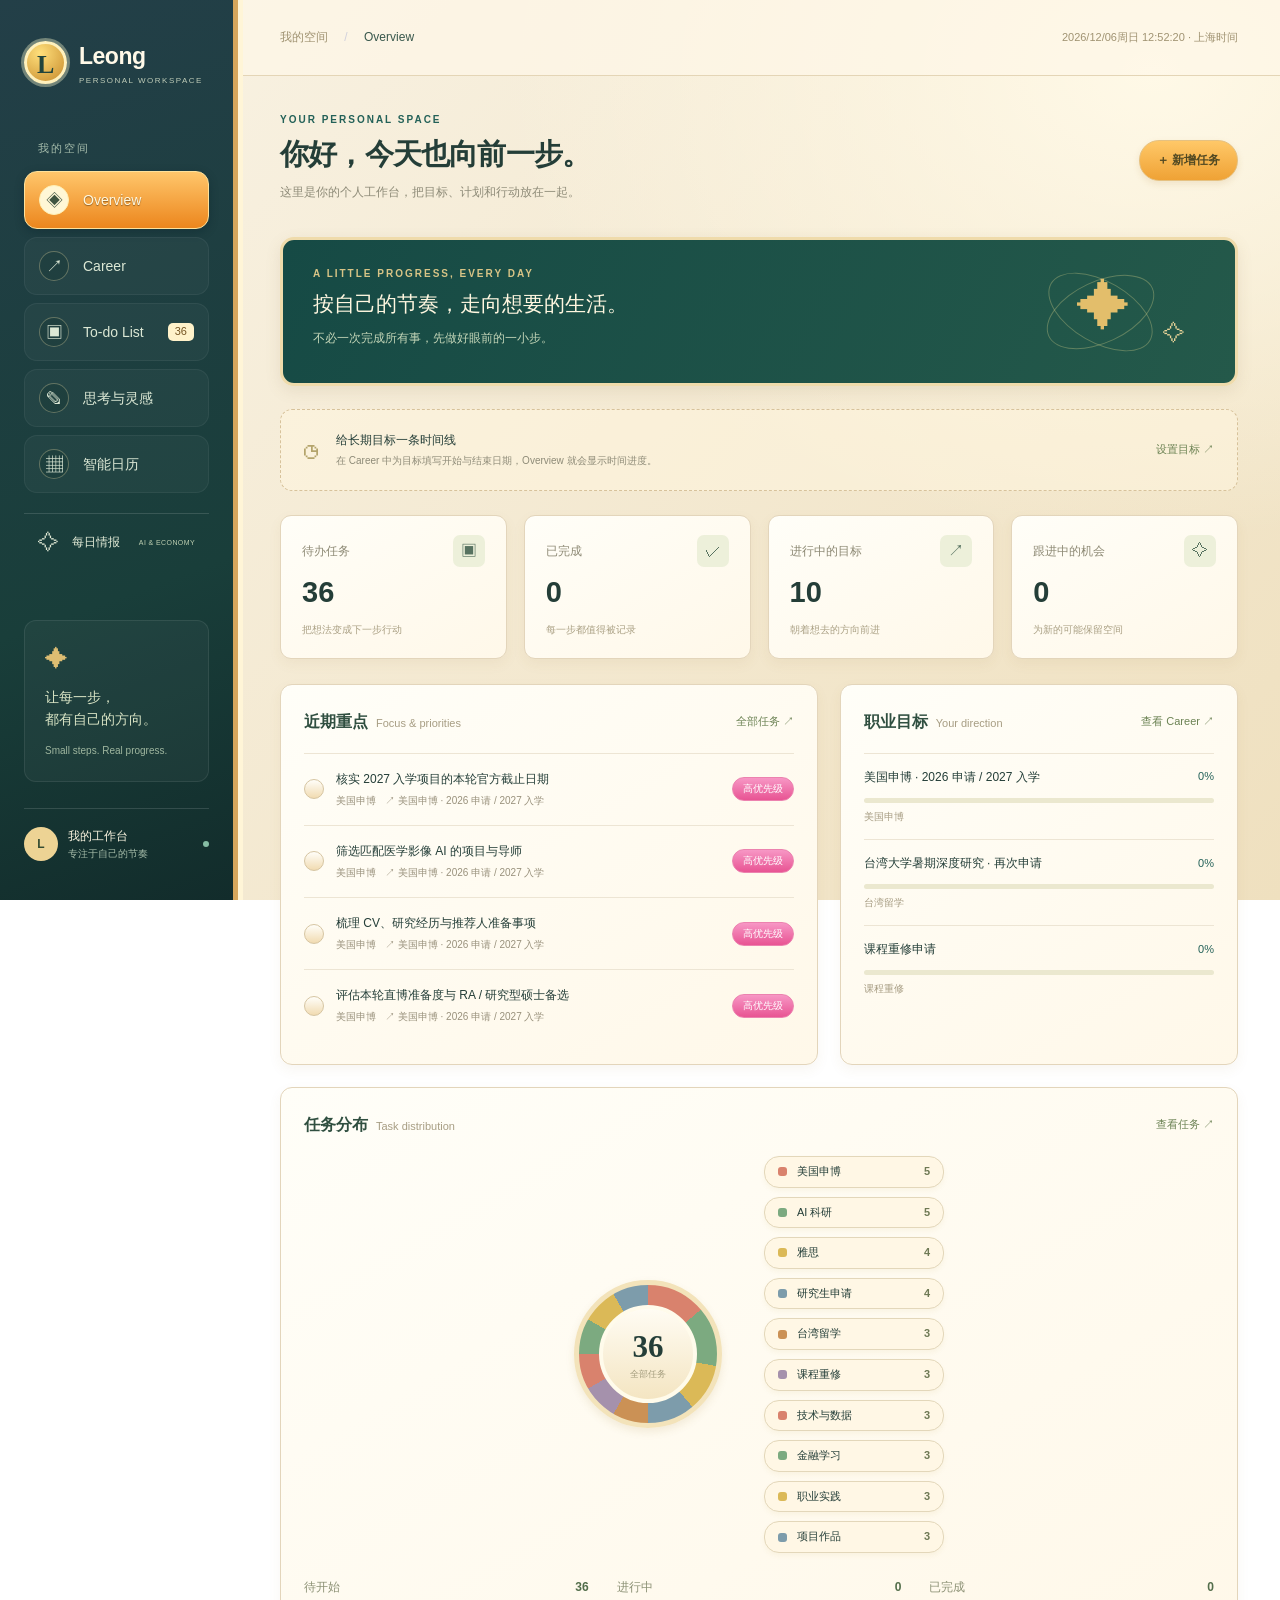
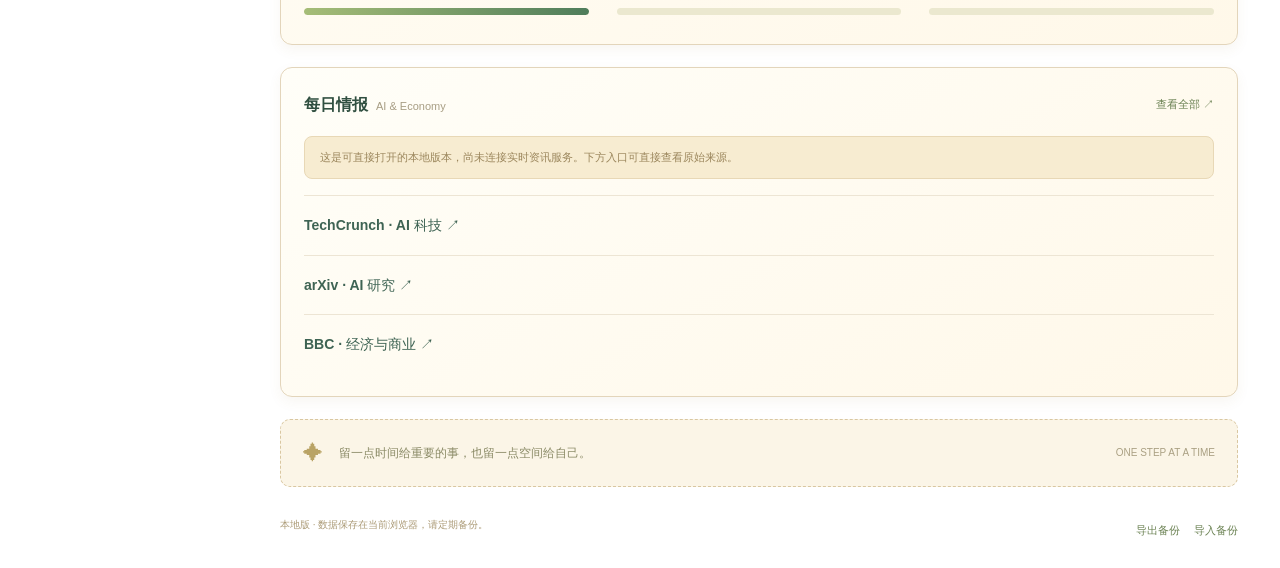
==== commit f119204b: "Add local calendar phase one and read-only Apple integration checks" ====
--- a/index.html
+++ b/index.html
@@ -11,13 +11,15 @@
 .timeline-grid{display:grid;grid-template-columns:repeat(2,1fr);gap:18px;margin:0 0 24px}.timeline-empty{grid-column:1/-1;padding:18px 23px;border:1px dashed #d7c29b;border-radius:12px;display:flex;align-items:center;gap:18px;background:#fff6df88}.timeline-empty>span{font-size:28px;color:#b4a46c}.timeline-empty strong{font-size:12px;font-weight:500}.timeline-empty p{font-size:10px;margin:3px 0}.timeline-empty>a{margin-left:auto;white-space:nowrap}.timeline-card{padding:21px 24px}.timeline-title{display:flex;justify-content:space-between;align-items:center;gap:12px;margin:8px 0 13px}.timeline-title h2{font-family:Georgia,"PingFang SC",serif;font-size:19px;overflow-wrap:anywhere}.timeline-title strong{font-family:Georgia,serif;font-size:30px;color:#48765b;white-space:nowrap}.timeline-title small{font-size:19px}.timeline-card .progress{height:8px}.timeline-caption{display:flex;justify-content:space-between;font-size:10px;color:#9a9074;margin:10px 0 7px}.task-distribution{margin-top:22px}.distribution-grid{display:grid;grid-template-columns:repeat(3,1fr);gap:28px}.distribution-title{display:flex;justify-content:space-between;color:#8c9175;font-size:12px}.distribution-title strong{color:#536e4b}.distribution-grid .progress{height:7px}@media(max-width:760px){.timeline-grid{grid-template-columns:1fr;gap:12px}.timeline-empty{padding:16px;flex-wrap:wrap;gap:10px}.timeline-empty>div{flex:1}.timeline-empty>a{margin-left:38px}.distribution-grid{gap:16px}.timeline-title h2{font-size:17px}}
 .portfolio-distribution{display:flex;align-items:center;justify-content:center;gap:42px;margin:12px 0 25px}.donut{height:148px;width:148px;border:5px solid #f3e3ba;border-radius:50%;padding:20px;box-shadow:0 4px 8px #99793220;flex-shrink:0}.donut>div{width:100%;height:100%;background:linear-gradient(#fffcf3,#f4e5c2);border-radius:50%;display:flex;align-items:center;justify-content:center;flex-direction:column;border:4px solid #fffbeb}.donut strong{font-family:Georgia,serif;font-size:31px;line-height:1.3}.donut small{font-size:9px;color:#a39c7d}.distribution-legend{min-width:180px;max-width:65%;display:grid;gap:9px}.distribution-legend>div{display:flex;align-items:center;gap:10px;border:1px solid #e3d7ba;border-radius:15px;background:#fff7e5;padding:6px 13px;font-size:11px;box-shadow:0 3px 5px #aa8a3310}.distribution-legend strong{margin-left:auto;color:#6e7954}.legend-dot{width:9px;height:9px;border-radius:3px;flex-shrink:0}.distribution-legend p{font-size:11px}@media(max-width:760px){.portfolio-distribution{gap:18px}.donut{width:115px;height:115px;padding:16px}.distribution-legend{min-width:120px}.distribution-legend>div{font-size:10px;gap:7px;padding:5px 10px}.donut strong{font-size:24px}}
 .ideas-grid{display:grid;grid-template-columns:repeat(3,1fr);gap:20px}.idea-card{background:linear-gradient(140deg,#fffef7,#fff2d8);border:1px solid #e3d2b1;border-top:4px solid #c3a66a;border-radius:13px;padding:23px;box-shadow:0 5px 15px #90733612;min-width:0}.idea-card .panel-heading{margin-bottom:13px}.idea-card .goal-category{background:#dde7cd;color:#61794c}.idea-card h2{overflow-wrap:anywhere}.idea-card p{white-space:pre-wrap;overflow-wrap:anywhere;color:#8b8c73;font-size:12px;line-height:1.9;max-height:340px;overflow:auto;margin:13px 0}.idea-card .row-actions{justify-content:flex-end;border-top:1px solid #ebe0c8;padding-top:13px}.ideas-grid .wide-empty{grid-column:1/-1}@media(max-width:1100px){.ideas-grid{grid-template-columns:repeat(2,1fr)}}@media(max-width:760px){.ideas-grid{grid-template-columns:1fr}nav{flex-wrap:wrap}nav a{flex:1 1 40%}.idea-card{padding:20px}}
+/* Calendar: isolated visual theme, keeping existing workspace styles intact. */
+.calendar-module,.cal-dialog{--cal-bg:#fff;--cal-surface:#f7f8fa;--cal-text:#292d3b;--cal-muted:#9297a6;--cal-line:#eceef3;--cal-accent:#7969cf;color:var(--cal-text);font:13px/1.5 -apple-system,BlinkMacSystemFont,'Segoe UI','PingFang SC',sans-serif}.calendar-module{background:var(--cal-bg);border-radius:16px;border:1px solid var(--cal-line);padding:26px;box-shadow:0 8px 30px #24294108}.cal-dark{--cal-bg:#1c1e26;--cal-surface:#242731;--cal-text:#eceef6;--cal-muted:#999fb2;--cal-line:#333744;--cal-accent:#a091e8;color-scheme:dark}.cal-heading,.cal-toolbar,.cal-subbar,.cal-footer,.cal-period,.cal-actions,.cal-modal-heading,.cal-modal-actions{display:flex;align-items:center;justify-content:space-between;gap:12px}.cal-heading h1{font-size:27px;color:var(--cal-text);margin:4px 0;letter-spacing:-.7px}.cal-heading p{color:var(--cal-muted);font-size:12px;margin:5px 0}.cal-eyebrow{font-size:9px;letter-spacing:1.6px;color:var(--cal-accent)}.cal-button{padding:8px 12px;border:1px solid var(--cal-line);border-radius:8px;background:var(--cal-bg);color:var(--cal-text);font-size:12px;box-shadow:none;cursor:pointer;white-space:nowrap}.cal-button:hover{background:var(--cal-surface)}.cal-primary,.cal-primary:hover{background:var(--cal-accent);color:#fff;border-color:var(--cal-accent)}.cal-toolbar{margin-top:28px}.cal-period{justify-content:flex-start;gap:6px}.cal-period h2{font-size:15px;font-weight:550;margin-left:10px;color:var(--cal-text)}.cal-views{display:flex;border:1px solid var(--cal-line);padding:3px;border-radius:8px;background:var(--cal-surface)}.cal-views button{border:0;padding:5px 14px;border-radius:5px;background:transparent;color:var(--cal-muted);font-size:12px}.cal-views button.active{background:var(--cal-bg);color:var(--cal-accent);box-shadow:0 1px 4px #0000000c}.cal-subbar{margin:17px 0;flex-wrap:wrap;color:var(--cal-muted)}.cal-subbar select{border:1px solid var(--cal-line);border-radius:7px;background:var(--cal-bg);color:var(--cal-text);padding:6px 9px;font-size:12px}.cal-legend{display:flex;gap:14px;margin-right:auto}.cal-legend span{display:flex;align-items:center;gap:5px;font-size:10px}.cal-legend i{width:6px;height:6px;border-radius:50%}.cal-subbar small{font-size:10px}.cal-board{border:1px solid var(--cal-line);border-radius:10px;overflow:hidden}.cal-month-weekdays,.cal-month-grid{display:grid;grid-template-columns:repeat(7,minmax(0,1fr))}.cal-month-weekdays{background:var(--cal-surface);border-bottom:1px solid var(--cal-line);color:var(--cal-muted);font-size:10px;text-align:center;padding:10px 0}.cal-month-cell{min-height:132px;border-bottom:1px solid var(--cal-line);border-right:1px solid var(--cal-line);padding:7px;min-width:0}.cal-month-cell:nth-child(7n){border-right:0}.cal-month-cell:nth-last-child(-n+7){border-bottom:0}.cal-outside{background:var(--cal-surface)}.cal-date{border:0;background:none;border-radius:50%;color:var(--cal-text);font-size:11px;width:25px;height:25px;padding:0;margin-bottom:4px}.cal-today .cal-date{background:var(--cal-accent);color:#fff}.cal-event{--event-color:#7969cf;display:block;background:color-mix(in srgb,var(--event-color) 14%,var(--cal-bg));border:0;border-left:3px solid var(--event-color);border-radius:4px;color:var(--cal-text);text-align:left;width:100%;padding:5px 7px;cursor:pointer;overflow:hidden;box-shadow:none}.cal-event strong{font-size:11px;line-height:1.4;font-weight:500;display:block;overflow:hidden;text-overflow:ellipsis;white-space:nowrap}.cal-event small{display:block;color:var(--cal-muted);font-size:9px;margin-top:2px;overflow:hidden;white-space:nowrap;text-overflow:ellipsis}.cal-month-cell .cal-event{margin:3px 0}.cal-completed strong{text-decoration:line-through;opacity:.65}.cal-more{font-size:9px;color:var(--cal-accent);border:0;background:none;padding:3px}.cal-time-scroll{height:610px;overflow:auto;background:var(--cal-bg)}.cal-time-header{display:grid;grid-template-columns:48px repeat(var(--days),minmax(90px,1fr));position:sticky;top:0;z-index:4;background:var(--cal-bg);border-bottom:1px solid var(--cal-line);min-width:calc(48px + var(--days)*90px)}.cal-time-header>button{border:0;border-left:1px solid var(--cal-line);background:var(--cal-bg);color:var(--cal-muted);display:flex;align-items:center;justify-content:center;gap:8px;padding:12px;border-radius:0}.cal-time-header small{font-size:10px}.cal-time-header strong{font-size:17px;font-weight:500}.cal-time-header .cal-today-label{color:var(--cal-accent)}.cal-time-body{display:grid;grid-template-columns:48px repeat(var(--days),minmax(90px,1fr));height:1152px;min-width:calc(48px + var(--days)*90px)}.cal-hours{position:relative;background:var(--cal-bg);z-index:1}.cal-hours span{position:absolute;left:4px;font-size:9px;color:var(--cal-muted);transform:translateY(-5px)}.cal-hours span:first-child{transform:none}.cal-day-column{position:relative;height:1152px;border-left:1px solid var(--cal-line);background:repeating-linear-gradient(to bottom,transparent 0px,transparent 47px,var(--cal-line) 47px,var(--cal-line) 48px)}.cal-event-wrap{position:absolute;min-height:22px;z-index:2}.cal-event-wrap .cal-event{height:100%;padding-right:20px}.cal-drag-handle{position:absolute;right:2px;top:0;width:18px;height:22px;background:transparent;border:0;border-radius:3px;color:var(--cal-muted);cursor:grab;padding:0;touch-action:none}.cal-dragging .cal-event-wrap{pointer-events:none}.cal-dragging{cursor:grabbing!important;user-select:none}.cal-help{color:var(--cal-muted);font-size:10px;margin:13px 0;line-height:1.8}.cal-footer{padding-top:15px;border-top:1px solid var(--cal-line);color:var(--cal-muted);font-size:10px;flex-wrap:wrap}.cal-footer>div{display:flex;gap:8px}.cal-warning{background:#ffebca;color:#94632d;padding:12px;border-radius:7px;font-size:12px;margin-bottom:12px}.cal-dialog{background:var(--cal-bg);border:1px solid var(--cal-line);max-width:520px;width:calc(100% - 32px);border-radius:14px;padding:25px;box-shadow:0 20px 80px #00000022}.cal-dialog::backdrop{background:#13172166}.cal-dialog h2{color:var(--cal-text);font-size:18px}.cal-close{background:none;border:0;color:var(--cal-muted);font-size:25px;padding:0 5px}.cal-dialog label{display:block;font-size:12px;color:var(--cal-muted);margin:14px 0}.cal-dialog input:not([type=checkbox]),.cal-dialog select,.cal-dialog textarea{display:block;width:100%;border:1px solid var(--cal-line);padding:10px;border-radius:7px;margin-top:5px;background:var(--cal-surface);color:var(--cal-text);font:inherit}.cal-dialog input[type=color]{height:40px;padding:5px}.cal-dialog textarea{height:85px;resize:vertical}.cal-form-grid{display:grid;grid-template-columns:1fr 1fr;gap:0 14px}.cal-dialog .cal-check{display:flex;align-items:center;gap:8px}.cal-modal-actions{justify-content:flex-end;margin-top:20px}.cal-delete{margin-right:auto;color:#c46d75}.cal-dialog #cal-form-error{font-size:12px;color:#c46d75}.cal-button:focus-visible,.cal-views button:focus-visible,.cal-event:focus-visible,.cal-drag-handle:focus-visible{outline:2px solid var(--cal-accent);outline-offset:2px}@media(max-width:1100px){.calendar-module{padding:20px}.cal-toolbar{flex-wrap:wrap}.cal-month-cell{min-height:105px}}@media(max-width:760px){.calendar-module{padding:15px}.cal-heading{align-items:flex-start;flex-wrap:wrap}.cal-actions{margin-left:auto}.cal-heading h1{font-size:24px}.cal-period h2{font-size:12px;margin-left:4px}.cal-toolbar{margin-top:20px}.cal-legend{gap:9px}.cal-time-scroll{height:520px}.cal-month-cell{min-height:90px;padding:3px}.cal-month-cell .cal-event strong{font-size:9px}.cal-month-cell .cal-event small{display:none}.cal-month-cell .cal-event{padding:3px;border-left-width:2px}.cal-form-grid{grid-template-columns:1fr}.cal-subbar small{width:100%}.cal-modal-actions{gap:6px}.cal-dialog{padding:20px}}
 
 .backup-actions{display:flex;gap:14px}@media(max-width:760px){footer{flex-direction:column;gap:8px}}</style></head>
 <body>
 <aside class="sidebar">
   <a class="brand" href="#overview"><span class="brand-icon">L</span><span>Leong<span class="brand-sub">PERSONAL WORKSPACE</span></span></a>
   <div class="workspace-label">我的空间</div>
-  <nav aria-label="主导航"><a href="#overview" data-page="overview"><span>◈</span>Overview</a><a href="#career" data-page="career"><span>↗</span>Career</a><a href="#tasks" data-page="tasks"><span>▣</span>To-do List<span class="nav-count" id="task-count">0</span></a><a href="#ideas" data-page="ideas"><span>✎</span>思考与灵感</a></nav>
+  <nav aria-label="主导航"><a href="#overview" data-page="overview"><span>◈</span>Overview</a><a href="#career" data-page="career"><span>↗</span>Career</a><a href="#tasks" data-page="tasks"><span>▣</span>To-do List<span class="nav-count" id="task-count">0</span></a><a href="#ideas" data-page="ideas"><span>✎</span>思考与灵感</a><a href="#calendar" data-page="calendar"><span>▦</span>智能日历</a></nav>
   <a class="news-nav" href="#news" data-page="news"><span>✧</span>每日情报 <small>AI & ECONOMY</small></a>
   <div class="sidebar-note"><span class="note-spark">✦</span><p>让每一步，<br>都有自己的方向。</p><small>Small steps. Real progress.</small></div>
   <div class="profile"><span class="avatar">L</span><div>我的工作台<small>专注于自己的节奏</small></div><span class="online-dot" title="个人空间"></span></div>
@@ -26,7 +28,86 @@
 <main id="main"></main><footer>为你的目标，留一块专注的空间。<span>Leong Workspace</span></footer></div>
 <dialog id="editor"><form id="edit-form"><div class="modal-heading"><h2 id="modal-title">新增任务</h2><button type="button" class="icon-button" id="close-dialog" aria-label="关闭">×</button></div><div id="fields"></div><div class="form-actions"><button type="button" class="button secondary" id="cancel-dialog">取消</button><button class="button" type="submit" id="save-button">保存</button></div></form></dialog>
 <dialog id="confirm-dialog"><h2>删除这条记录？</h2><p>删除后无法恢复。删除目标不会删除关联任务。</p><div class="form-actions"><button id="keep-item" class="button secondary">保留</button><button id="delete-item" class="button danger">确认删除</button></div></dialog>
-<div id="toast" role="status" aria-live="polite"></div><script>window.LEONG_INITIAL_STATE={"goals": [{"id": "plan-us-phd", "title": "美国申博 · 2026 申请 / 2027 入学", "category": "美国申博", "notes": "当前目标：2026 年申请，2027 年入学。核心方向：扎实学习技术，在 AI 的一个方向形成研究能力；优先探索医学图像分析、MRI/CT 重建、医疗多模态 AI。可检索 CS、ECE、生物医学工程、医学信息学的相关导师。院校、导师及官方截止日期待核实。\n备选路线：研究助理或有论文与导师指导的研究型硕士；若本轮研究证据不足，评估 2028 年入学。备选不会替代当前目标。", "progress": 0, "start": "", "due": ""}, {"id": "plan-taiwan-study", "title": "台湾大学暑期深度研究 · 再次申请", "category": "台湾留学", "notes": "此前未能参加，不能记为已完成科研或留学经历。计划再次申请暑期深度研究项目，结合当前 AI 兴趣匹配导师和课题。下一次项目年份、开放时间、资格、费用与具体研究组待官方核实。", "progress": 0, "start": "", "due": ""}, {"id": "plan-retake", "title": "课程重修申请", "category": "课程重修", "notes": "已确认是课程重修申请。先确认可重修课程、申请流程与时间、成绩记录及 GPA 计算规则，并核实毕业和学位要求。当前成绩、课程清单及毕业时间待补充。", "progress": 0, "start": "", "due": ""}, {"id": "plan-ielts", "title": "雅思备考 · 目标 8.5", "category": "雅思", "notes": "个人目标：总分 8.5。当前成绩、单项水平、目标考试日期待补充。院校最低要求与个人目标分开记录；不把 8.5 当作所有项目的录取要求。", "progress": 0, "start": "", "due": ""}, {"id": "plan-technical", "title": "Data Science / AI · 技术基础", "category": "技术与数据", "notes": "先补微积分、线性代数、概率统计；继续学习回归、时间序列、优化。技能次序：Python → SQL → pandas / NumPy → EDA 与可视化 → scikit-learn / ML → PyTorch / 深度学习 / LLM。目标是独立完成数据清洗、EDA、建模、验证、可视化和商业解释。若明确走 Quant，再评估随机过程与金融工程数学。掌握程度待自评。", "progress": 0, "start": "", "due": ""}, {"id": "plan-research", "title": "医学影像 × AI · 研究证据", "category": "AI 科研", "notes": "探索医学图像分析、MRI/CT 重建与医疗多模态 AI，选择一个小问题持续研究。读论文、复现基线、提出可检验的问题、开展对照实验、记录失败与局限。公开数据集分割与跨来源泛化可作为候选练习，须结合基础、数据许可和导师指导确认。现有科研成果与推荐人待补充。", "progress": 0, "start": "", "due": ""}, {"id": "plan-analytics", "title": "分析型硕士 · 项目比较与申请", "category": "研究生申请", "notes": "准备 2026 年申请、2027 年入学，逐个核实官方截止日期和先修要求。优先比较 Business Analytics / Data Science / Analytics；数学编程准备充分且兴趣明确时比较 Financial Engineering / Quantitative Finance / FinTech；Finance 项目重点检查 Analytics、Programming、AI 与 Financial Modeling 课程。哥大 MSAA 作为你提过的候选项目记录，名称、课程、学制及要求待官网核实，不视为已申请或录取。", "progress": 0, "start": "", "due": ""}, {"id": "plan-finance", "title": "金融基础 · 财务与商业判断", "category": "金融学习", "notes": "学习 Accounting、Corporate Finance、Economics、Investments：三张表、估值、DCF、NPV / IRR、资本结构、股票与债券。CFA 可作为学习框架，暂未设定考试或报名任务。目标是理解技术、数据、财务和商业模式，形成投资与创业判断。", "progress": 0, "start": "", "due": ""}, {"id": "plan-internship", "title": "职业桥梁 · Data / Finance 实习", "category": "职业实践", "notes": "探索医疗 AI 公司、Healthcare VC、医药咨询、券商医药组、FinTech 和数据分析实习。优先积累可证明的数据或金融工作成果；行业和岗位为候选，不记为已有经历。长期方向：FinTech / 投资 / 创业。", "progress": 0, "start": "", "due": ""}, {"id": "plan-portfolio", "title": "可展示的数据与商业分析项目", "category": "项目作品", "notes": "完成一个数据清洗 → EDA → 建模 → 验证 → 可视化 → 商业解释的项目，展示可运行代码、数据说明、评估结果与局限。结合医疗数据背景建立差异化，再探索金融或商业数据应用。数据权限、资源与具体选题待确认。", "progress": 0, "start": "", "due": ""}], "tasks": [{"id": "plan-task-us-phd-1", "title": "核实 2027 入学项目的本轮官方截止日期", "category": "美国申博", "notes": "建议行动；完成状态、实际成绩和具体截止日期需按你的情况更新。", "due": "", "priority": "high", "status": "todo", "goal": "plan-us-phd"}, {"id": "plan-task-us-phd-2", "title": "筛选匹配医学影像 AI 的项目与导师", "category": "美国申博", "notes": "建议行动；完成状态、实际成绩和具体截止日期需按你的情况更新。", "due": "", "priority": "high", "status": "todo", "goal": "plan-us-phd"}, {"id": "plan-task-us-phd-3", "title": "梳理 CV、研究经历与推荐人准备事项", "category": "美国申博", "notes": "建议行动；完成状态、实际成绩和具体截止日期需按你的情况更新。", "due": "", "priority": "high", "status": "todo", "goal": "plan-us-phd"}, {"id": "plan-task-us-phd-4", "title": "评估本轮直博准备度与 RA / 研究型硕士备选", "category": "美国申博", "notes": "建议行动；完成状态、实际成绩和具体截止日期需按你的情况更新。", "due": "", "priority": "high", "status": "todo", "goal": "plan-us-phd"}, {"id": "plan-task-us-phd-5", "title": "准备研究兴趣说明与申请材料清单", "category": "美国申博", "notes": "建议行动；完成状态、实际成绩和具体截止日期需按你的情况更新。", "due": "", "priority": "medium", "status": "todo", "goal": "plan-us-phd"}, {"id": "plan-task-taiwan-study-1", "title": "核实暑期深度研究项目下一轮开放与资格", "category": "台湾留学", "notes": "建议行动；完成状态、实际成绩和具体截止日期需按你的情况更新。", "due": "", "priority": "high", "status": "todo", "goal": "plan-taiwan-study"}, {"id": "plan-task-taiwan-study-2", "title": "寻找 AI 或医学影像 AI 相关研究组", "category": "台湾留学", "notes": "建议行动；完成状态、实际成绩和具体截止日期需按你的情况更新。", "due": "", "priority": "medium", "status": "todo", "goal": "plan-taiwan-study"}, {"id": "plan-task-taiwan-study-3", "title": "准备再次申请的动机与研究兴趣说明", "category": "台湾留学", "notes": "建议行动；完成状态、实际成绩和具体截止日期需按你的情况更新。", "due": "", "priority": "medium", "status": "todo", "goal": "plan-taiwan-study"}, {"id": "plan-task-retake-1", "title": "整理需要重修的课程与当前成绩", "category": "课程重修", "notes": "建议行动；完成状态、实际成绩和具体截止日期需按你的情况更新。", "due": "", "priority": "high", "status": "todo", "goal": "plan-retake"}, {"id": "plan-task-retake-2", "title": "核实学校重修申请流程与成绩计算规则", "category": "课程重修", "notes": "建议行动；完成状态、实际成绩和具体截止日期需按你的情况更新。", "due": "", "priority": "high", "status": "todo", "goal": "plan-retake"}, {"id": "plan-task-retake-3", "title": "确认重修安排对毕业和学位授予的影响", "category": "课程重修", "notes": "建议行动；完成状态、实际成绩和具体截止日期需按你的情况更新。", "due": "", "priority": "high", "status": "todo", "goal": "plan-retake"}, {"id": "plan-task-ielts-1", "title": "制定雅思 8.5 目标与单项提升计划", "category": "雅思", "notes": "建议行动；完成状态、实际成绩和具体截止日期需按你的情况更新。", "due": "", "priority": "high", "status": "todo", "goal": "plan-ielts"}, {"id": "plan-task-ielts-2", "title": "完成一次听说读写水平诊断", "category": "雅思", "notes": "建议行动；完成状态、实际成绩和具体截止日期需按你的情况更新。", "due": "", "priority": "medium", "status": "todo", "goal": "plan-ielts"}, {"id": "plan-task-ielts-3", "title": "制定每周练习安排", "category": "雅思", "notes": "建议行动；完成状态、实际成绩和具体截止日期需按你的情况更新。", "due": "", "priority": "medium", "status": "todo", "goal": "plan-ielts"}, {"id": "plan-task-ielts-4", "title": "确认考试时间、报名与成绩送达安排", "category": "雅思", "notes": "建议行动；完成状态、实际成绩和具体截止日期需按你的情况更新。", "due": "", "priority": "medium", "status": "todo", "goal": "plan-ielts"}, {"id": "plan-task-technical-1", "title": "自评数学与 Python 基础，安排补强次序", "category": "技术与数据", "notes": "建议行动；完成状态、实际成绩和具体截止日期需按你的情况更新。", "due": "", "priority": "high", "status": "todo", "goal": "plan-technical"}, {"id": "plan-task-technical-2", "title": "制定线代、概率与编程学习计划", "category": "技术与数据", "notes": "建议行动；完成状态、实际成绩和具体截止日期需按你的情况更新。", "due": "", "priority": "medium", "status": "todo", "goal": "plan-technical"}, {"id": "plan-task-technical-3", "title": "完成一个可复现的 Python / 机器学习练习", "category": "技术与数据", "notes": "建议行动；完成状态、实际成绩和具体截止日期需按你的情况更新。", "due": "", "priority": "medium", "status": "todo", "goal": "plan-technical"}, {"id": "plan-task-research-1", "title": "选定医学影像 AI 的一个候选研究问题", "category": "AI 科研", "notes": "建议行动；完成状态、实际成绩和具体截止日期需按你的情况更新。", "due": "", "priority": "high", "status": "todo", "goal": "plan-research"}, {"id": "plan-task-research-2", "title": "阅读关键论文并复现一个公开基线", "category": "AI 科研", "notes": "建议行动；完成状态、实际成绩和具体截止日期需按你的情况更新。", "due": "", "priority": "medium", "status": "todo", "goal": "plan-research"}, {"id": "plan-task-research-3", "title": "整理导师资源与可指导研究的团队", "category": "AI 科研", "notes": "建议行动；完成状态、实际成绩和具体截止日期需按你的情况更新。", "due": "", "priority": "medium", "status": "todo", "goal": "plan-research"}, {"id": "plan-task-research-4", "title": "设计对照实验，记录结果与局限", "category": "AI 科研", "notes": "建议行动；完成状态、实际成绩和具体截止日期需按你的情况更新。", "due": "", "priority": "medium", "status": "todo", "goal": "plan-research"}, {"id": "plan-task-research-5", "title": "持续记录个人贡献，为推荐信提供具体证据", "category": "AI 科研", "notes": "建议行动；完成状态、实际成绩和具体截止日期需按你的情况更新。", "due": "", "priority": "medium", "status": "todo", "goal": "plan-research"}, {"id": "plan-task-analytics-1", "title": "比较 Analytics / Data Science / 金融科技项目及先修要求", "category": "研究生申请", "notes": "建议行动；完成状态、实际成绩和具体截止日期需按你的情况更新。", "due": "", "priority": "high", "status": "todo", "goal": "plan-analytics"}, {"id": "plan-task-analytics-2", "title": "核实各候选项目 GMAT / GRE、语言与成绩要求", "category": "研究生申请", "notes": "建议行动；完成状态、实际成绩和具体截止日期需按你的情况更新。", "due": "", "priority": "high", "status": "todo", "goal": "plan-analytics"}, {"id": "plan-task-analytics-3", "title": "核实哥大 MSAA 项目名称、课程与官方申请信息", "category": "研究生申请", "notes": "建议行动；完成状态、实际成绩和具体截止日期需按你的情况更新。", "due": "", "priority": "medium", "status": "todo", "goal": "plan-analytics"}, {"id": "plan-task-analytics-4", "title": "围绕医疗数据到 AI / Analytics 的迁移整理申请故事", "category": "研究生申请", "notes": "建议行动；完成状态、实际成绩和具体截止日期需按你的情况更新。", "due": "", "priority": "medium", "status": "todo", "goal": "plan-analytics"}, {"id": "plan-task-finance-1", "title": "学习三张财务报表与公司金融基础", "category": "金融学习", "notes": "建议行动；完成状态、实际成绩和具体截止日期需按你的情况更新。", "due": "", "priority": "medium", "status": "todo", "goal": "plan-finance"}, {"id": "plan-task-finance-2", "title": "完成一次估值与 DCF / NPV / IRR 练习", "category": "金融学习", "notes": "建议行动；完成状态、实际成绩和具体截止日期需按你的情况更新。", "due": "", "priority": "medium", "status": "todo", "goal": "plan-finance"}, {"id": "plan-task-finance-3", "title": "用真实公司材料练习商业模式与投资判断", "category": "金融学习", "notes": "建议行动；完成状态、实际成绩和具体截止日期需按你的情况更新。", "due": "", "priority": "medium", "status": "todo", "goal": "plan-finance"}, {"id": "plan-task-internship-1", "title": "整理 Data / Finance 相关实习候选岗位", "category": "职业实践", "notes": "建议行动；完成状态、实际成绩和具体截止日期需按你的情况更新。", "due": "", "priority": "high", "status": "todo", "goal": "plan-internship"}, {"id": "plan-task-internship-2", "title": "制作突出医疗数据、AI 与分析能力的简历", "category": "职业实践", "notes": "建议行动；完成状态、实际成绩和具体截止日期需按你的情况更新。", "due": "", "priority": "medium", "status": "todo", "goal": "plan-internship"}, {"id": "plan-task-internship-3", "title": "准备项目展示后联系或申请相关团队", "category": "职业实践", "notes": "建议行动；完成状态、实际成绩和具体截止日期需按你的情况更新。", "due": "", "priority": "medium", "status": "todo", "goal": "plan-internship"}, {"id": "plan-task-portfolio-1", "title": "选择一个可获取且有使用许可的数据集", "category": "项目作品", "notes": "建议行动；完成状态、实际成绩和具体截止日期需按你的情况更新。", "due": "", "priority": "medium", "status": "todo", "goal": "plan-portfolio"}, {"id": "plan-task-portfolio-2", "title": "完成清洗、EDA、模型评估与可视化", "category": "项目作品", "notes": "建议行动；完成状态、实际成绩和具体截止日期需按你的情况更新。", "due": "", "priority": "medium", "status": "todo", "goal": "plan-portfolio"}, {"id": "plan-task-portfolio-3", "title": "整理代码、复现说明与商业解释", "category": "项目作品", "notes": "建议行动；完成状态、实际成绩和具体截止日期需按你的情况更新。", "due": "", "priority": "medium", "status": "todo", "goal": "plan-portfolio"}], "opportunities": [], "profile": {"name": "", "headline": "Medical Imaging × Data Science × AI → FinTech / 投资 / 创业", "summary": "长期主线：医学 / 医疗数据 → Data Science / AI → Finance → FinTech / 投资 / 创业，培养技术理解、金融判断与商业决策能力。2026 年申请、2027 年入学；本科毕业规划为 2027 年，具体月份待确认。并行比较分析型硕士、金融科技相关硕士与美国直博路线。雅思个人目标 8.5。保留 RA、研究型硕士及 2028 年入学备选，按准备进度再判断。", "industry": "", "academic": "医学影像技术背景（据你提供的既往规划）。台湾大学暑期深度研究项目此前未能参加，准备结合 AI 方向再次申请。当前均分 / GPA、重修课程与毕业时间待补充。", "skills": "学习计划：数学与统计、Python / SQL / pandas / NumPy / scikit-learn、数据可视化与机器学习；之后学习 PyTorch / 深度学习。金融基础覆盖财务报表、公司金融、经济学、投资与估值。当前掌握程度待自评。", "volunteering": "", "linkedin": "", "cv": ""}};
+<div id="toast" role="status" aria-live="polite"></div><script>/* Phase 1: local calendar only. No remote services or credentials. */
+(() => {
+'use strict';
+const KEY='leong-calendar-v1', THEME='leong-calendar-theme';
+const categories={study:{label:'学习',color:'#7869da'},research:{label:'科研',color:'#4699a0'},career:{label:'职业',color:'#cb8c4d'},life:{label:'生活',color:'#ce759e'}};
+const $=s=>document.querySelector(s), escape=s=>String(s??'').replace(/[&<>"']/g,c=>({'&':'&amp;','<':'&lt;','>':'&gt;','"':'&quot;',"'":'&#39;'}[c]));
+const iso=d=>`${d.getFullYear()}-${String(d.getMonth()+1).padStart(2,'0')}-${String(d.getDate()).padStart(2,'0')}`;
+const local=d=>iso(d)+'T'+String(d.getHours()).padStart(2,'0')+':'+String(d.getMinutes()).padStart(2,'0');
+const midnight=d=>new Date(d.getFullYear(),d.getMonth(),d.getDate());
+const plus=(d,n)=>{const x=new Date(d);x.setDate(x.getDate()+n);return x;};
+let selected=midnight(new Date()),mode='week',filter='all',theme='light',records=[],storageError='',editing=null,drag=null;
+function validate(items){
+ if(!Array.isArray(items)||items.length>10000)throw Error('日历数据格式无效');
+ const ids=new Set();return items.map(i=>{
+  if(!i||typeof i!=='object'||typeof i.id!=='string'||!/^[A-Za-z0-9-]{1,100}$/.test(i.id)||ids.has(i.id))throw Error('日程ID无效');ids.add(i.id);
+  if(typeof i.title!=='string'||!i.title.trim()||i.title.trim().length>200)throw Error('标题需为1–200字');
+  for(const k of ['start','end']){if(typeof i[k]!=='string'||!/^\d{4}-\d{2}-\d{2}T\d{2}:\d{2}$/.test(i[k])||!Number.isFinite(new Date(i[k]).getTime())||local(new Date(i[k]))!==i[k])throw Error('日期时间无效');}
+  if(new Date(i.end)<=new Date(i.start))throw Error('结束时间必须晚于开始时间');
+  if(!Object.hasOwn(categories,i.category)||!/^#[0-9a-f]{6}$/i.test(i.color)||typeof i.done!=='boolean'||typeof i.notes!=='string'||i.notes.length>5000)throw Error('分类、颜色或内容无效');
+  return {id:i.id,title:i.title.trim(),start:i.start,end:i.end,category:i.category,color:i.color,done:i.done,notes:i.notes};
+ });
+}
+try{const raw=localStorage.getItem(KEY);records=raw?validate(JSON.parse(raw)):[];theme=localStorage.getItem(THEME)==='dark'?'dark':'light';}catch(e){storageError='无法读取日历存储，原始数据已保留。请导入备份或检查浏览器权限。';}
+function save(next){try{const checked=validate(next);localStorage.setItem(KEY,JSON.stringify(checked));records=checked;storageError='';return true;}catch(e){toast(e.message+'；更改未保存');return false;}}
+function viewEvents(){return records.filter(e=>filter==='all'||e.category===filter).sort((a,b)=>a.start.localeCompare(b.start));}
+function inDay(e,d){return new Date(e.start)<plus(midnight(d),1)&&new Date(e.end)>midnight(d);}
+function clock(s){return new Date(s).toLocaleTimeString('zh-CN',{hour:'2-digit',minute:'2-digit',hour12:false});}
+function dates(){if(mode==='day')return [selected];if(mode==='week'){const start=plus(selected,-((selected.getDay()+6)%7));return Array.from({length:7},(_,i)=>plus(start,i));}const first=new Date(selected.getFullYear(),selected.getMonth(),1),start=plus(first,-((first.getDay()+6)%7));return Array.from({length:42},(_,i)=>plus(start,i));}
+function title(){if(mode==='month')return `${selected.getFullYear()}年${selected.getMonth()+1}月`;const days=dates();return mode==='day'?`${iso(selected)} ${['周日','周一','周二','周三','周四','周五','周六'][selected.getDay()]}`:`${iso(days[0])} — ${iso(days[6])}`;}
+function eventButton(e,extra='',style=''){return `<button class="cal-event ${e.done?'cal-completed':''}" style="--event-color:${e.color};${style}" data-cal-edit="${e.id}" ${extra}><strong>${escape(e.title)}</strong><small>${clock(e.start)}–${clock(e.end)} · ${categories[e.category].label}${e.done?' · 已完成':''}</small></button>`;}
+function monthGrid(){const events=viewEvents();return `<div class="cal-month-weekdays">${['一','二','三','四','五','六','日'].map(d=>`<span>周${d}</span>`).join('')}</div><div class="cal-month-grid">${dates().map(d=>{const list=events.filter(e=>inDay(e,d));return `<div class="cal-month-cell ${d.getMonth()!==selected.getMonth()?'cal-outside':''} ${iso(d)===iso(new Date())?'cal-today':''}" data-cal-drop="${iso(d)}"><button class="cal-date" data-cal-date="${iso(d)}" aria-label="在${iso(d)}创建日程">${d.getDate()}</button>${list.slice(0,3).map(e=>eventButton(e,`draggable="true" data-cal-drag="${e.id}"`)).join('')}${list.length>3?`<button class="cal-more" data-cal-open-day="${iso(d)}">查看另外 ${list.length-3} 项</button>`:''}</div>`;}).join('')}</div>`;}
+function layout(list,d){
+ const start=midnight(d).getTime(),end=plus(midnight(d),1).getTime();
+ const segments=list.filter(e=>inDay(e,d)).map(e=>({event:e,a:Math.max(start,new Date(e.start).getTime()),b:Math.min(end,new Date(e.end).getTime())})).sort((a,b)=>a.a-b.a||a.b-b.b);
+ let cluster=[],clusterEnd=0;const result=[];
+ function flush(){const ends=[];for(const s of cluster){let column=ends.findIndex(end=>end<=s.a);if(column<0)column=ends.length;ends[column]=s.b;s.column=column;}for(const s of cluster){s.columns=ends.length;result.push(s);}cluster=[];}
+ for(const s of segments){if(cluster.length&&s.a>=clusterEnd)flush();cluster.push(s);clusterEnd=Math.max(clusterEnd,s.b);}if(cluster.length)flush();return result;
+}
+function timeline(){const days=dates(),events=viewEvents();return `<div class="cal-time-scroll"><div class="cal-time-header" style="--days:${days.length}"><span></span>${days.map(d=>`<button class="${iso(d)===iso(new Date())?'cal-today-label':''}" data-cal-open-day="${iso(d)}"><small>${['日','一','二','三','四','五','六'][d.getDay()]}</small><strong>${d.getDate()}</strong></button>`).join('')}</div><div class="cal-time-body" style="--days:${days.length}"><div class="cal-hours">${Array.from({length:24},(_,h)=>`<span style="top:${h*48}px">${String(h).padStart(2,'0')}:00</span>`).join('')}</div>${days.map(d=>`<div class="cal-day-column" data-cal-drop="${iso(d)}">${layout(events,d).map(s=>{const a=new Date(s.a),b=new Date(s.b);const minutes=a.getHours()*60+a.getMinutes(),finish=s.b===plus(midnight(d),1).getTime()?1440:b.getHours()*60+b.getMinutes(),height=Math.max(22,(finish-minutes)*.8);const style=`top:${minutes*.8}px;height:${height}px;left:calc(${s.column/s.columns*100}% + 3px);width:calc(${100/s.columns}% - 6px);`;return `<div class="cal-event-wrap" style="${style}">${eventButton(s.event)}${s.a===new Date(s.event.start).getTime()?`<button class="cal-drag-handle" data-cal-handle="${s.event.id}" aria-label="拖动${escape(s.event.title)}调整时间" title="拖动调整时间">⠿</button>`:''}</div>`;}).join('')}</div>`).join('')}</div></div>`;}
+function render(){
+ const zone=Intl.DateTimeFormat().resolvedOptions().timeZone;
+ const dayCount=viewEvents().filter(e=>inDay(e,selected)).length;
+ return `<section class="calendar-module ${theme==='dark'?'cal-dark':''}"><div class="cal-heading"><div><div class="cal-eyebrow">PERSONAL CALENDAR · 第一阶段</div><h1>智能日历</h1><p>为重要的事，留出专属时间。</p></div><div class="cal-actions"><button class="cal-button" data-cal-theme aria-label="切换浅色深色模式">${theme==='dark'?'☀ 浅色':'☾ 深色'}</button><button class="cal-button cal-primary" data-cal-new>＋ 新建日程</button></div></div><div class="cal-toolbar"><div class="cal-period"><button class="cal-button" data-cal-nav="-1" aria-label="上一时段">‹</button><button class="cal-button" data-cal-today>今天</button><button class="cal-button" data-cal-nav="1" aria-label="下一时段">›</button><h2>${title()}</h2></div><div class="cal-views">${[['day','日'],['week','周'],['month','月']].map(([v,l])=>`<button data-cal-view="${v}" aria-pressed="${v===mode}" class="${v===mode?'active':''}">${l}</button>`).join('')}</div></div><div class="cal-subbar"><select id="cal-filter" aria-label="日程分类筛选"><option value="all">全部分类</option>${Object.entries(categories).map(([key,c])=>`<option value="${key}" ${filter===key?'selected':''}>${c.label}</option>`).join('')}</select><div class="cal-legend">${Object.values(categories).map(c=>`<span><i style="background:${c.color}"></i>${c.label}</span>`).join('')}</div><small>${escape(zone)} · ${dayCount} 项当日日程</small></div>${storageError?`<div class="cal-warning">${storageError}</div>`:''}<div class="cal-board">${mode==='month'?monthGrid():timeline()}</div><div class="cal-help">点击日程编辑；月视图拖动日程到目标日期，日／周视图拖动 ⠿ 按 15 分钟调整时间。支持跨日和重叠日程，自动安排与冲突建议将在第四阶段加入。</div><div class="cal-footer"><span>本地保存 · 无需 Google 授权 · 时间以设备时区为准</span><div><button class="cal-button" data-cal-export>备份日历</button><button class="cal-button" data-cal-import>导入日历</button><input type="file" id="cal-file" accept=".json,application/json" hidden></div></div></section>`;
+}
+function rerender(preserveScroll=true){if(page()!=='calendar')return;const old=$('.cal-time-scroll'),position=old?.scrollTop;$('#main').innerHTML=render();const next=$('.cal-time-scroll');if(next)next.scrollTop=preserveScroll&&position!==undefined?position:8*48;}
+function open(date=iso(selected),id='',hour=9){
+ const item=id?records.find(e=>e.id===id):null;editing=id||null;
+ const from=new Date(date+'T00:00:00');from.setMinutes(Math.min(1380,Math.max(0,hour*60)));const end=new Date(from);end.setHours(end.getHours()+1);
+ $('#cal-dialog')?.remove();const dialog=document.createElement('dialog');dialog.id='cal-dialog';dialog.className='cal-dialog '+(theme==='dark'?'cal-dark':'');
+ dialog.innerHTML=`<form id="cal-form"><div class="cal-modal-heading"><h2>${id?'编辑日程':'新建日程'}</h2><button type="button" class="cal-close" data-cal-cancel aria-label="关闭">×</button></div><label>名称<input name="title" required maxlength="200" placeholder="例如：雅思阅读练习" value="${escape(item?.title||'')}"></label><div class="cal-form-grid"><label>开始<input name="start" type="datetime-local" required step="60" value="${escape(item?.start||local(from))}"></label><label>结束<input name="end" type="datetime-local" required step="60" value="${escape(item?.end||local(end))}"></label><label>分类<select name="category">${Object.entries(categories).map(([key,c])=>`<option value="${key}" ${key===(item?.category||'study')?'selected':''}>${c.label}</option>`).join('')}</select></label><label>颜色<input type="color" name="color" value="${item?.color||categories.study.color}"></label></div><label>备注<textarea name="notes" maxlength="5000" placeholder="补充细节…">${escape(item?.notes||'')}</textarea></label><label class="cal-check"><input type="checkbox" name="done" ${item?.done?'checked':''}> 标记已完成</label><p id="cal-form-error" role="alert"></p><div class="cal-modal-actions">${id?'<button type="button" class="cal-button cal-delete" data-cal-delete>删除日程</button>':''}<button type="button" class="cal-button" data-cal-cancel>取消</button><button type="submit" class="cal-button cal-primary">保存日程</button></div></form>`;
+ document.body.append(dialog);dialog.showModal();
+ $('#cal-form').onsubmit=event=>{event.preventDefault();const data=Object.fromEntries(new FormData(event.target));const item={...data,id:editing||(crypto.randomUUID?crypto.randomUUID():'event-'+Date.now()+'-'+Math.random().toString(36).slice(2)),done:event.target.elements.done.checked};try{validate([item]);const next=editing?records.map(e=>e.id===editing?item:e):[...records,item];if(save(next)){dialog.close();rerender();toast('日程已保存');}}catch(e){$('#cal-form-error').textContent=e.message;}};
+}
+function move(id,date,minute=null){const e=records.find(e=>e.id===id);if(!e)return;const old=new Date(e.start),start=new Date(date+'T00:00:00');start.setMinutes(minute===null?old.getHours()*60+old.getMinutes():Math.min(1425,Math.max(0,minute)));const end=new Date(start.getTime()+(new Date(e.end).getTime()-old.getTime()));const changed={...e,start:local(start),end:local(end)};if(save(records.map(i=>i.id===id?changed:i))){rerender();toast('日程时间已更新');}}
+function download(){const url=URL.createObjectURL(new Blob([JSON.stringify({version:1,events:records},null,2)],{type:'application/json'})),a=document.createElement('a');a.href=url;a.download='日历备份-'+iso(new Date())+'.json';a.click();setTimeout(()=>URL.revokeObjectURL(url),1000);}
+document.addEventListener('click',event=>{const b=event.target.closest('[data-cal-view],[data-cal-nav],[data-cal-today],[data-cal-new],[data-cal-date],[data-cal-open-day],[data-cal-edit],[data-cal-theme],[data-cal-cancel],[data-cal-delete],[data-cal-export],[data-cal-import]');if(!b)return;
+ if(b.hasAttribute('data-cal-cancel'))return $('#cal-dialog').close();
+ if(b.hasAttribute('data-cal-delete')){if(confirm('确定删除这个日程？删除后无法恢复。')&&save(records.filter(e=>e.id!==editing))){$('#cal-dialog').close();rerender();toast('日程已删除');}return;}
+ if(b.hasAttribute('data-cal-theme')){const next=theme==='dark'?'light':'dark';try{localStorage.setItem(THEME,next);theme=next;rerender();}catch{toast('无法保存主题设置');}return;}
+ if(b.dataset.calView){mode=b.dataset.calView;rerender(false);return;}
+ if(b.dataset.calNav){const delta=Number(b.dataset.calNav);selected=mode==='month'?new Date(selected.getFullYear(),selected.getMonth()+delta,1):plus(selected,delta*(mode==='week'?7:1));rerender(false);return;}
+ if(b.hasAttribute('data-cal-today')){selected=midnight(new Date());rerender(false);return;}
+ if(b.hasAttribute('data-cal-new'))return open();
+ if(b.dataset.calDate)return open(b.dataset.calDate);
+ if(b.dataset.calOpenDay){selected=new Date(b.dataset.calOpenDay+'T00:00:00');mode='day';rerender(false);return;}
+ if(b.dataset.calEdit)return open('',b.dataset.calEdit);
+ if(b.hasAttribute('data-cal-export'))return download();
+ if(b.hasAttribute('data-cal-import'))$('#cal-file').click();
+});
+document.addEventListener('dblclick',e=>{if(e.target.classList.contains('cal-day-column')){const minute=Math.round((e.clientY-e.target.getBoundingClientRect().top)/12)*15;open(e.target.dataset.calDrop,'',Math.min(1380,minute)/60);}});
+document.addEventListener('change',async e=>{if(e.target.id==='cal-filter'){filter=e.target.value;rerender();}if(e.target.closest('#cal-form')&&e.target.name==='category')$('#cal-form').elements.color.value=categories[e.target.value].color;if(e.target.id==='cal-file'){try{const file=e.target.files[0];if(!file)return;if(file.size>10000000)throw Error('备份文件过大');const data=JSON.parse(await file.text());if(data.version!==1)throw Error('备份版本不支持');const checked=validate(data.events);if(confirm('导入会替换现有日历。建议先备份。继续？')&&save(checked)){rerender();toast('日历备份已导入');}}catch(error){toast(error.message);}finally{e.target.value='';}}});
+document.addEventListener('dragstart',e=>{const item=e.target.closest('[data-cal-drag]');if(item){e.dataTransfer.setData('application/x-leong-event',item.dataset.calDrag);e.dataTransfer.effectAllowed='move';}});
+document.addEventListener('dragover',e=>{if(e.target.closest('[data-cal-drop]')&&[...e.dataTransfer.types].includes('application/x-leong-event'))e.preventDefault();});
+document.addEventListener('drop',e=>{const target=e.target.closest('[data-cal-drop]'),id=e.dataTransfer.getData('application/x-leong-event');if(target&&id){e.preventDefault();move(id,target.dataset.calDrop,target.classList.contains('cal-day-column')?Math.round((e.clientY-target.getBoundingClientRect().top)/12)*15:null);}});
+document.addEventListener('pointerdown',e=>{const handle=e.target.closest('[data-cal-handle]');if(!handle||e.button!==0)return;e.preventDefault();const wrap=handle.closest('.cal-event-wrap');drag={id:handle.dataset.calHandle,offset:e.clientY-wrap.getBoundingClientRect().top,pointer:e.pointerId,handle};handle.setPointerCapture(e.pointerId);document.body.classList.add('cal-dragging');});
+document.addEventListener('pointerup',e=>{if(!drag||drag.pointer!==e.pointerId)return;const current=drag;drag=null;document.body.classList.remove('cal-dragging');const target=document.elementFromPoint(e.clientX,e.clientY)?.closest('.cal-day-column');if(target)move(current.id,target.dataset.calDrop,Math.round((e.clientY-target.getBoundingClientRect().top-current.offset)/12)*15);});
+document.addEventListener('pointercancel',()=>{drag=null;document.body.classList.remove('cal-dragging');});
+window.Calendar={render,validate,backup:()=>records.map(e=>({...e})),restore:items=>{const checked=validate(items);if(!save(checked))throw Error('日历保存失败');},move,layout};
+})();
+</script><script>window.LEONG_INITIAL_STATE={"goals": [{"id": "plan-us-phd", "title": "美国申博 · 2026 申请 / 2027 入学", "category": "美国申博", "notes": "当前目标：2026 年申请，2027 年入学。核心方向：扎实学习技术，在 AI 的一个方向形成研究能力；优先探索医学图像分析、MRI/CT 重建、医疗多模态 AI。可检索 CS、ECE、生物医学工程、医学信息学的相关导师。院校、导师及官方截止日期待核实。\n备选路线：研究助理或有论文与导师指导的研究型硕士；若本轮研究证据不足，评估 2028 年入学。备选不会替代当前目标。", "progress": 0, "start": "", "due": ""}, {"id": "plan-taiwan-study", "title": "台湾大学暑期深度研究 · 再次申请", "category": "台湾留学", "notes": "此前未能参加，不能记为已完成科研或留学经历。计划再次申请暑期深度研究项目，结合当前 AI 兴趣匹配导师和课题。下一次项目年份、开放时间、资格、费用与具体研究组待官方核实。", "progress": 0, "start": "", "due": ""}, {"id": "plan-retake", "title": "课程重修申请", "category": "课程重修", "notes": "已确认是课程重修申请。先确认可重修课程、申请流程与时间、成绩记录及 GPA 计算规则，并核实毕业和学位要求。当前成绩、课程清单及毕业时间待补充。", "progress": 0, "start": "", "due": ""}, {"id": "plan-ielts", "title": "雅思备考 · 目标 8.5", "category": "雅思", "notes": "个人目标：总分 8.5。当前成绩、单项水平、目标考试日期待补充。院校最低要求与个人目标分开记录；不把 8.5 当作所有项目的录取要求。", "progress": 0, "start": "", "due": ""}, {"id": "plan-technical", "title": "Data Science / AI · 技术基础", "category": "技术与数据", "notes": "先补微积分、线性代数、概率统计；继续学习回归、时间序列、优化。技能次序：Python → SQL → pandas / NumPy → EDA 与可视化 → scikit-learn / ML → PyTorch / 深度学习 / LLM。目标是独立完成数据清洗、EDA、建模、验证、可视化和商业解释。若明确走 Quant，再评估随机过程与金融工程数学。掌握程度待自评。", "progress": 0, "start": "", "due": ""}, {"id": "plan-research", "title": "医学影像 × AI · 研究证据", "category": "AI 科研", "notes": "探索医学图像分析、MRI/CT 重建与医疗多模态 AI，选择一个小问题持续研究。读论文、复现基线、提出可检验的问题、开展对照实验、记录失败与局限。公开数据集分割与跨来源泛化可作为候选练习，须结合基础、数据许可和导师指导确认。现有科研成果与推荐人待补充。", "progress": 0, "start": "", "due": ""}, {"id": "plan-analytics", "title": "分析型硕士 · 项目比较与申请", "category": "研究生申请", "notes": "准备 2026 年申请、2027 年入学，逐个核实官方截止日期和先修要求。优先比较 Business Analytics / Data Science / Analytics；数学编程准备充分且兴趣明确时比较 Financial Engineering / Quantitative Finance / FinTech；Finance 项目重点检查 Analytics、Programming、AI 与 Financial Modeling 课程。哥大 MSAA 作为你提过的候选项目记录，名称、课程、学制及要求待官网核实，不视为已申请或录取。", "progress": 0, "start": "", "due": ""}, {"id": "plan-finance", "title": "金融基础 · 财务与商业判断", "category": "金融学习", "notes": "学习 Accounting、Corporate Finance、Economics、Investments：三张表、估值、DCF、NPV / IRR、资本结构、股票与债券。CFA 可作为学习框架，暂未设定考试或报名任务。目标是理解技术、数据、财务和商业模式，形成投资与创业判断。", "progress": 0, "start": "", "due": ""}, {"id": "plan-internship", "title": "职业桥梁 · Data / Finance 实习", "category": "职业实践", "notes": "探索医疗 AI 公司、Healthcare VC、医药咨询、券商医药组、FinTech 和数据分析实习。优先积累可证明的数据或金融工作成果；行业和岗位为候选，不记为已有经历。长期方向：FinTech / 投资 / 创业。", "progress": 0, "start": "", "due": ""}, {"id": "plan-portfolio", "title": "可展示的数据与商业分析项目", "category": "项目作品", "notes": "完成一个数据清洗 → EDA → 建模 → 验证 → 可视化 → 商业解释的项目，展示可运行代码、数据说明、评估结果与局限。结合医疗数据背景建立差异化，再探索金融或商业数据应用。数据权限、资源与具体选题待确认。", "progress": 0, "start": "", "due": ""}], "tasks": [{"id": "plan-task-us-phd-1", "title": "核实 2027 入学项目的本轮官方截止日期", "category": "美国申博", "notes": "建议行动；完成状态、实际成绩和具体截止日期需按你的情况更新。", "due": "", "priority": "high", "status": "todo", "goal": "plan-us-phd"}, {"id": "plan-task-us-phd-2", "title": "筛选匹配医学影像 AI 的项目与导师", "category": "美国申博", "notes": "建议行动；完成状态、实际成绩和具体截止日期需按你的情况更新。", "due": "", "priority": "high", "status": "todo", "goal": "plan-us-phd"}, {"id": "plan-task-us-phd-3", "title": "梳理 CV、研究经历与推荐人准备事项", "category": "美国申博", "notes": "建议行动；完成状态、实际成绩和具体截止日期需按你的情况更新。", "due": "", "priority": "high", "status": "todo", "goal": "plan-us-phd"}, {"id": "plan-task-us-phd-4", "title": "评估本轮直博准备度与 RA / 研究型硕士备选", "category": "美国申博", "notes": "建议行动；完成状态、实际成绩和具体截止日期需按你的情况更新。", "due": "", "priority": "high", "status": "todo", "goal": "plan-us-phd"}, {"id": "plan-task-us-phd-5", "title": "准备研究兴趣说明与申请材料清单", "category": "美国申博", "notes": "建议行动；完成状态、实际成绩和具体截止日期需按你的情况更新。", "due": "", "priority": "medium", "status": "todo", "goal": "plan-us-phd"}, {"id": "plan-task-taiwan-study-1", "title": "核实暑期深度研究项目下一轮开放与资格", "category": "台湾留学", "notes": "建议行动；完成状态、实际成绩和具体截止日期需按你的情况更新。", "due": "", "priority": "high", "status": "todo", "goal": "plan-taiwan-study"}, {"id": "plan-task-taiwan-study-2", "title": "寻找 AI 或医学影像 AI 相关研究组", "category": "台湾留学", "notes": "建议行动；完成状态、实际成绩和具体截止日期需按你的情况更新。", "due": "", "priority": "medium", "status": "todo", "goal": "plan-taiwan-study"}, {"id": "plan-task-taiwan-study-3", "title": "准备再次申请的动机与研究兴趣说明", "category": "台湾留学", "notes": "建议行动；完成状态、实际成绩和具体截止日期需按你的情况更新。", "due": "", "priority": "medium", "status": "todo", "goal": "plan-taiwan-study"}, {"id": "plan-task-retake-1", "title": "整理需要重修的课程与当前成绩", "category": "课程重修", "notes": "建议行动；完成状态、实际成绩和具体截止日期需按你的情况更新。", "due": "", "priority": "high", "status": "todo", "goal": "plan-retake"}, {"id": "plan-task-retake-2", "title": "核实学校重修申请流程与成绩计算规则", "category": "课程重修", "notes": "建议行动；完成状态、实际成绩和具体截止日期需按你的情况更新。", "due": "", "priority": "high", "status": "todo", "goal": "plan-retake"}, {"id": "plan-task-retake-3", "title": "确认重修安排对毕业和学位授予的影响", "category": "课程重修", "notes": "建议行动；完成状态、实际成绩和具体截止日期需按你的情况更新。", "due": "", "priority": "high", "status": "todo", "goal": "plan-retake"}, {"id": "plan-task-ielts-1", "title": "制定雅思 8.5 目标与单项提升计划", "category": "雅思", "notes": "建议行动；完成状态、实际成绩和具体截止日期需按你的情况更新。", "due": "", "priority": "high", "status": "todo", "goal": "plan-ielts"}, {"id": "plan-task-ielts-2", "title": "完成一次听说读写水平诊断", "category": "雅思", "notes": "建议行动；完成状态、实际成绩和具体截止日期需按你的情况更新。", "due": "", "priority": "medium", "status": "todo", "goal": "plan-ielts"}, {"id": "plan-task-ielts-3", "title": "制定每周练习安排", "category": "雅思", "notes": "建议行动；完成状态、实际成绩和具体截止日期需按你的情况更新。", "due": "", "priority": "medium", "status": "todo", "goal": "plan-ielts"}, {"id": "plan-task-ielts-4", "title": "确认考试时间、报名与成绩送达安排", "category": "雅思", "notes": "建议行动；完成状态、实际成绩和具体截止日期需按你的情况更新。", "due": "", "priority": "medium", "status": "todo", "goal": "plan-ielts"}, {"id": "plan-task-technical-1", "title": "自评数学与 Python 基础，安排补强次序", "category": "技术与数据", "notes": "建议行动；完成状态、实际成绩和具体截止日期需按你的情况更新。", "due": "", "priority": "high", "status": "todo", "goal": "plan-technical"}, {"id": "plan-task-technical-2", "title": "制定线代、概率与编程学习计划", "category": "技术与数据", "notes": "建议行动；完成状态、实际成绩和具体截止日期需按你的情况更新。", "due": "", "priority": "medium", "status": "todo", "goal": "plan-technical"}, {"id": "plan-task-technical-3", "title": "完成一个可复现的 Python / 机器学习练习", "category": "技术与数据", "notes": "建议行动；完成状态、实际成绩和具体截止日期需按你的情况更新。", "due": "", "priority": "medium", "status": "todo", "goal": "plan-technical"}, {"id": "plan-task-research-1", "title": "选定医学影像 AI 的一个候选研究问题", "category": "AI 科研", "notes": "建议行动；完成状态、实际成绩和具体截止日期需按你的情况更新。", "due": "", "priority": "high", "status": "todo", "goal": "plan-research"}, {"id": "plan-task-research-2", "title": "阅读关键论文并复现一个公开基线", "category": "AI 科研", "notes": "建议行动；完成状态、实际成绩和具体截止日期需按你的情况更新。", "due": "", "priority": "medium", "status": "todo", "goal": "plan-research"}, {"id": "plan-task-research-3", "title": "整理导师资源与可指导研究的团队", "category": "AI 科研", "notes": "建议行动；完成状态、实际成绩和具体截止日期需按你的情况更新。", "due": "", "priority": "medium", "status": "todo", "goal": "plan-research"}, {"id": "plan-task-research-4", "title": "设计对照实验，记录结果与局限", "category": "AI 科研", "notes": "建议行动；完成状态、实际成绩和具体截止日期需按你的情况更新。", "due": "", "priority": "medium", "status": "todo", "goal": "plan-research"}, {"id": "plan-task-research-5", "title": "持续记录个人贡献，为推荐信提供具体证据", "category": "AI 科研", "notes": "建议行动；完成状态、实际成绩和具体截止日期需按你的情况更新。", "due": "", "priority": "medium", "status": "todo", "goal": "plan-research"}, {"id": "plan-task-analytics-1", "title": "比较 Analytics / Data Science / 金融科技项目及先修要求", "category": "研究生申请", "notes": "建议行动；完成状态、实际成绩和具体截止日期需按你的情况更新。", "due": "", "priority": "high", "status": "todo", "goal": "plan-analytics"}, {"id": "plan-task-analytics-2", "title": "核实各候选项目 GMAT / GRE、语言与成绩要求", "category": "研究生申请", "notes": "建议行动；完成状态、实际成绩和具体截止日期需按你的情况更新。", "due": "", "priority": "high", "status": "todo", "goal": "plan-analytics"}, {"id": "plan-task-analytics-3", "title": "核实哥大 MSAA 项目名称、课程与官方申请信息", "category": "研究生申请", "notes": "建议行动；完成状态、实际成绩和具体截止日期需按你的情况更新。", "due": "", "priority": "medium", "status": "todo", "goal": "plan-analytics"}, {"id": "plan-task-analytics-4", "title": "围绕医疗数据到 AI / Analytics 的迁移整理申请故事", "category": "研究生申请", "notes": "建议行动；完成状态、实际成绩和具体截止日期需按你的情况更新。", "due": "", "priority": "medium", "status": "todo", "goal": "plan-analytics"}, {"id": "plan-task-finance-1", "title": "学习三张财务报表与公司金融基础", "category": "金融学习", "notes": "建议行动；完成状态、实际成绩和具体截止日期需按你的情况更新。", "due": "", "priority": "medium", "status": "todo", "goal": "plan-finance"}, {"id": "plan-task-finance-2", "title": "完成一次估值与 DCF / NPV / IRR 练习", "category": "金融学习", "notes": "建议行动；完成状态、实际成绩和具体截止日期需按你的情况更新。", "due": "", "priority": "medium", "status": "todo", "goal": "plan-finance"}, {"id": "plan-task-finance-3", "title": "用真实公司材料练习商业模式与投资判断", "category": "金融学习", "notes": "建议行动；完成状态、实际成绩和具体截止日期需按你的情况更新。", "due": "", "priority": "medium", "status": "todo", "goal": "plan-finance"}, {"id": "plan-task-internship-1", "title": "整理 Data / Finance 相关实习候选岗位", "category": "职业实践", "notes": "建议行动；完成状态、实际成绩和具体截止日期需按你的情况更新。", "due": "", "priority": "high", "status": "todo", "goal": "plan-internship"}, {"id": "plan-task-internship-2", "title": "制作突出医疗数据、AI 与分析能力的简历", "category": "职业实践", "notes": "建议行动；完成状态、实际成绩和具体截止日期需按你的情况更新。", "due": "", "priority": "medium", "status": "todo", "goal": "plan-internship"}, {"id": "plan-task-internship-3", "title": "准备项目展示后联系或申请相关团队", "category": "职业实践", "notes": "建议行动；完成状态、实际成绩和具体截止日期需按你的情况更新。", "due": "", "priority": "medium", "status": "todo", "goal": "plan-internship"}, {"id": "plan-task-portfolio-1", "title": "选择一个可获取且有使用许可的数据集", "category": "项目作品", "notes": "建议行动；完成状态、实际成绩和具体截止日期需按你的情况更新。", "due": "", "priority": "medium", "status": "todo", "goal": "plan-portfolio"}, {"id": "plan-task-portfolio-2", "title": "完成清洗、EDA、模型评估与可视化", "category": "项目作品", "notes": "建议行动；完成状态、实际成绩和具体截止日期需按你的情况更新。", "due": "", "priority": "medium", "status": "todo", "goal": "plan-portfolio"}, {"id": "plan-task-portfolio-3", "title": "整理代码、复现说明与商业解释", "category": "项目作品", "notes": "建议行动；完成状态、实际成绩和具体截止日期需按你的情况更新。", "due": "", "priority": "medium", "status": "todo", "goal": "plan-portfolio"}], "opportunities": [], "profile": {"name": "", "headline": "Medical Imaging × Data Science × AI → FinTech / 投资 / 创业", "summary": "长期主线：医学 / 医疗数据 → Data Science / AI → Finance → FinTech / 投资 / 创业，培养技术理解、金融判断与商业决策能力。2026 年申请、2027 年入学；本科毕业规划为 2027 年，具体月份待确认。并行比较分析型硕士、金融科技相关硕士与美国直博路线。雅思个人目标 8.5。保留 RA、研究型硕士及 2028 年入学备选，按准备进度再判断。", "industry": "", "academic": "医学影像技术背景（据你提供的既往规划）。台湾大学暑期深度研究项目此前未能参加，准备结合 AI 方向再次申请。当前均分 / GPA、重修课程与毕业时间待补充。", "skills": "学习计划：数学与统计、Python / SQL / pandas / NumPy / scikit-learn、数据可视化与机器学习；之后学习 PyTorch / 深度学习。金融基础覆盖财务报表、公司金融、经济学、投资与估值。当前掌握程度待自评。", "volunteering": "", "linkedin": "", "cv": ""}};
 'use strict';
 window.LEONG_OFFLINE=true;
 (() => {
@@ -125,7 +206,7 @@
   return result;
 }
 async function refresh() { state=await api('/api/state'); loaded=true; render(); }
-function page() { const hash=location.hash.slice(1); return ['overview','career','tasks','news','ideas'].includes(hash) ? hash : 'overview'; }
+function page() { const hash=location.hash.slice(1); return ['overview','career','tasks','news','ideas','calendar'].includes(hash) ? hash : 'overview'; }
 function heading(label, title, subtitle, kind, button) { return `<div class="page-heading"><div><div class="eyebrow">${label}</div><h1>${title}</h1><p>${subtitle}</p></div><button class="button" data-new="${kind}">＋ ${button}</button></div>`; }
 function empty(symbol,title,detail,kind,button) { return `<div class="empty"><span class="empty-symbol">${symbol}</span>${title}<p>${detail}</p>${kind ? `<button class="button secondary" data-new="${kind}">＋ ${button}</button>`:''}</div>`; }
 function dueText(item) { return item.due ? `<span class="${item.due < today() && item.status !== 'done' ? 'overdue':''}">${item.due < today() && item.status !== 'done' ? '已逾期 · ':''}${esc(item.due)}</span>` : ''; }
@@ -155,7 +236,7 @@
 function tasksContent() { const tasks=filteredTasks(); return tasks.length?tasks.map(t=>taskRow(t,true)).join(''):empty('▣',state.tasks.length?'没有符合条件的任务':'把下一步写下来',state.tasks.length?'试试其他关键词或筛选条件。':'从一件小事开始，慢慢建立自己的节奏。',state.tasks.length?'':'tasks','添加第一项任务'); }
 function tasksPage() { return heading('MAKE ROOM FOR WHAT MATTERS','To-do List','把事情记在这里，让头脑留给更重要的思考。','tasks','新增任务')+
  `<div class="period-tabs" aria-label="按目标日期查看">${[['all','全部'],['today','Today · 今天'],['week','Week · 本周'],['month','Month · 本月'],['unscheduled','未安排']].map(([key,text])=>`<button class="period-tab ${filters.period===key?'active':''}" data-period="${key}" aria-pressed="${filters.period===key}">${text}</button>`).join('')}</div><div class="section-note">按目标日期筛选；本周为周一至周日，未设置日期的任务在“未安排”中查看。</div><div class="toolbar"><input class="search" id="search" aria-label="搜索任务" placeholder="搜索任务、备注或分类…" value="${esc(filters.search)}"><select id="priority-filter" aria-label="按优先级筛选"><option value="all">全部优先级</option>${['high','medium','low'].map(p=>`<option value="${p}" ${filters.priority===p?'selected':''}>${labels[p]}</option>`).join('')}</select><div class="tabs" aria-label="按状态筛选">${['all','todo','doing','done'].map(s=>`<button class="tab ${filters.status===s?'active':''}" data-filter="${s}" aria-pressed="${filters.status===s}">${s==='all'?'全部任务':labels[s]}</button>`).join('')}</div></div><section class="panel task-list" id="task-results">${tasksContent()}</section>`; }
-function render() { const p=page(); document.querySelectorAll('nav a,.news-nav').forEach(a=>{a.classList.toggle('active',a.dataset.page===p); if(a.dataset.page===p)a.setAttribute('aria-current','page');else a.removeAttribute('aria-current');}); $('#breadcrumb').textContent={overview:'Overview',career:'Career',tasks:'To-do List',news:'每日情报',ideas:'思考与灵感'}[p]; if(state.profile?.name){$('.profile>div').firstChild.textContent=state.profile.name;} $('#task-count').textContent=state.tasks.filter(t=>t.status!=='done').length; $('#main').innerHTML=loaded?{overview,career,tasks:tasksPage,news:newsPage,ideas:ideasPage}[p]():'<div class="empty">正在加载你的工作台…</div>'; }
+function render() { const p=page(); document.querySelectorAll('nav a,.news-nav').forEach(a=>{a.classList.toggle('active',a.dataset.page===p); if(a.dataset.page===p)a.setAttribute('aria-current','page');else a.removeAttribute('aria-current');}); $('#breadcrumb').textContent={overview:'Overview',career:'Career',tasks:'To-do List',news:'每日情报',ideas:'思考与灵感',calendar:'智能日历'}[p]; if(state.profile?.name){$('.profile>div').firstChild.textContent=state.profile.name;} $('#task-count').textContent=state.tasks.filter(t=>t.status!=='done').length; $('#main').innerHTML=loaded?{overview,career,tasks:tasksPage,news:newsPage,ideas:ideasPage,calendar:Calendar.render}[p]():'<div class="empty">正在加载你的工作台…</div>'; }
 function field(label,name,value='',type='text',extra='') { return `<label class="field">${label}<input name="${name}" type="${type}" value="${esc(value)}" ${extra}></label>`; }
 function select(label,name,values,value) { return `<label class="field">${label}<select name="${name}">${values.map(([key,text])=>`<option value="${esc(key)}" ${key===value?'selected':''}>${esc(text)}</option>`).join('')}</select></label>`; }
 function openEditor(kind,id='',goal='') {
